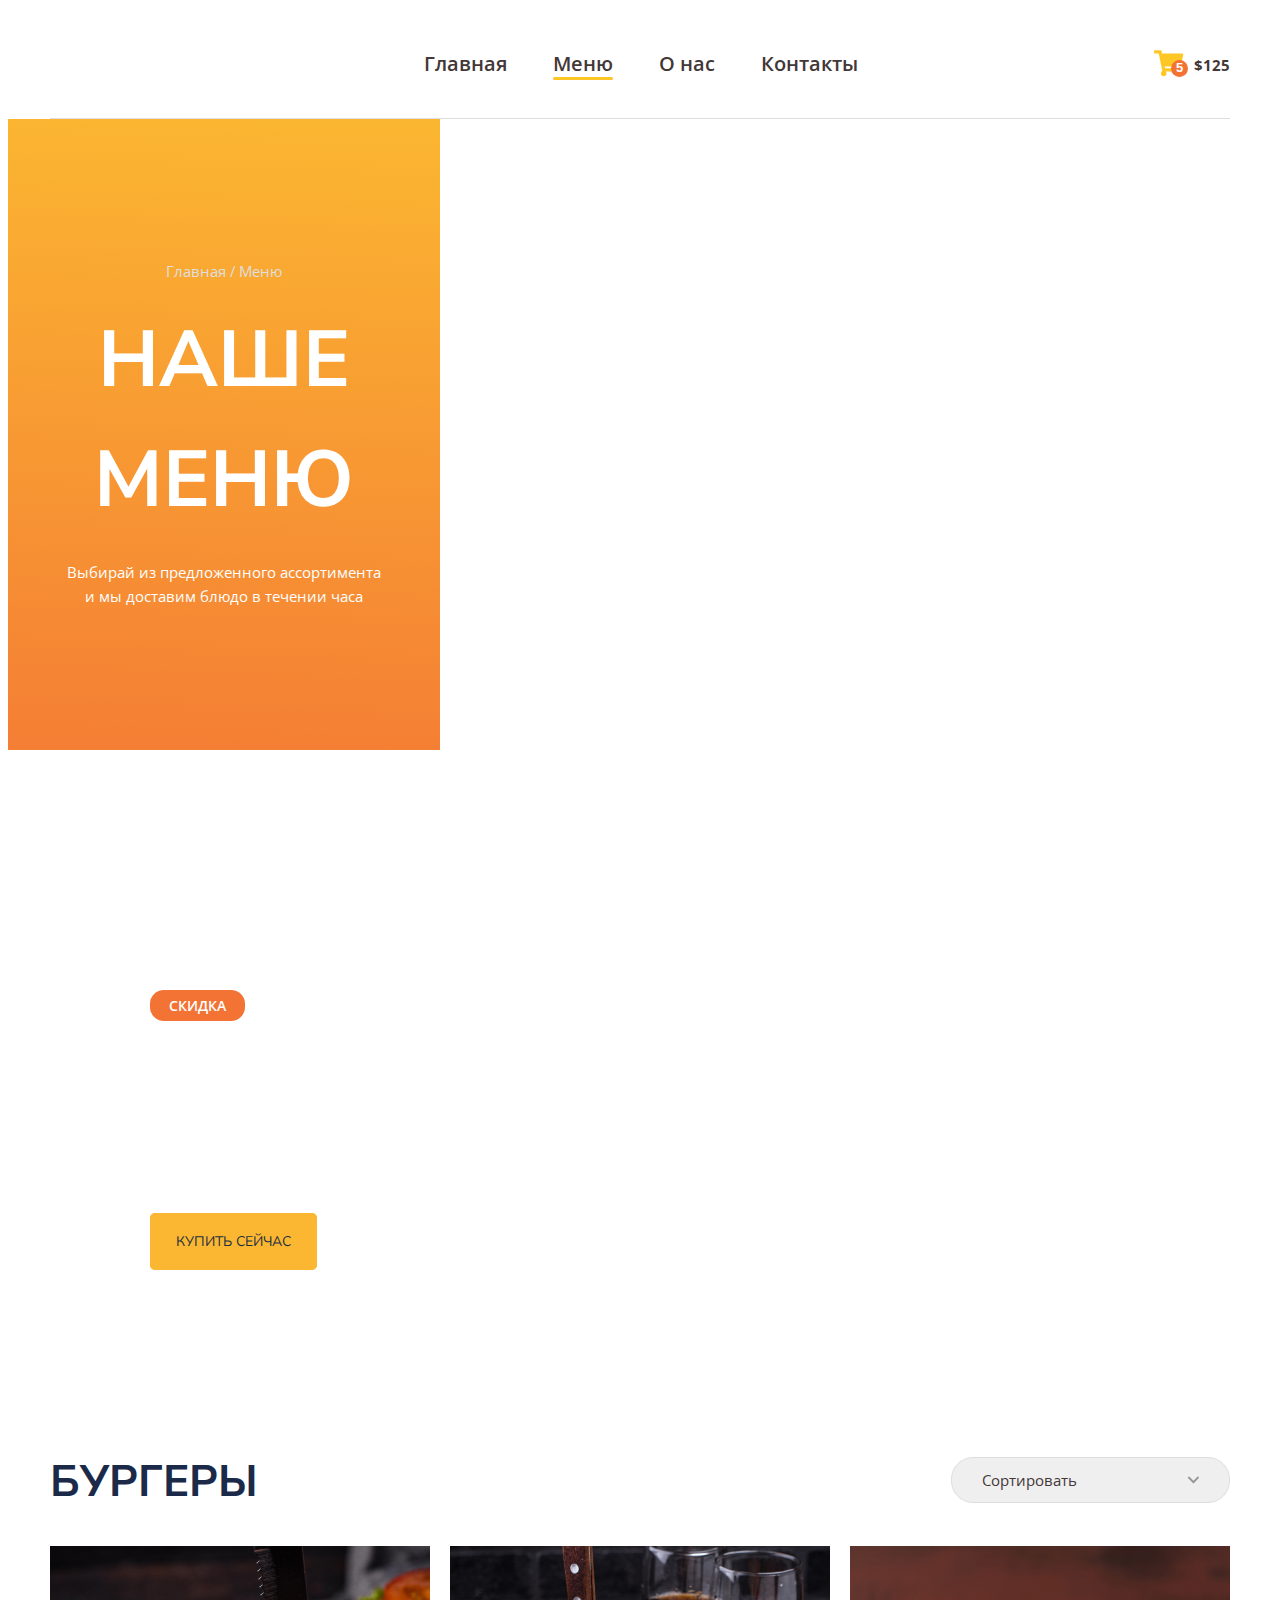
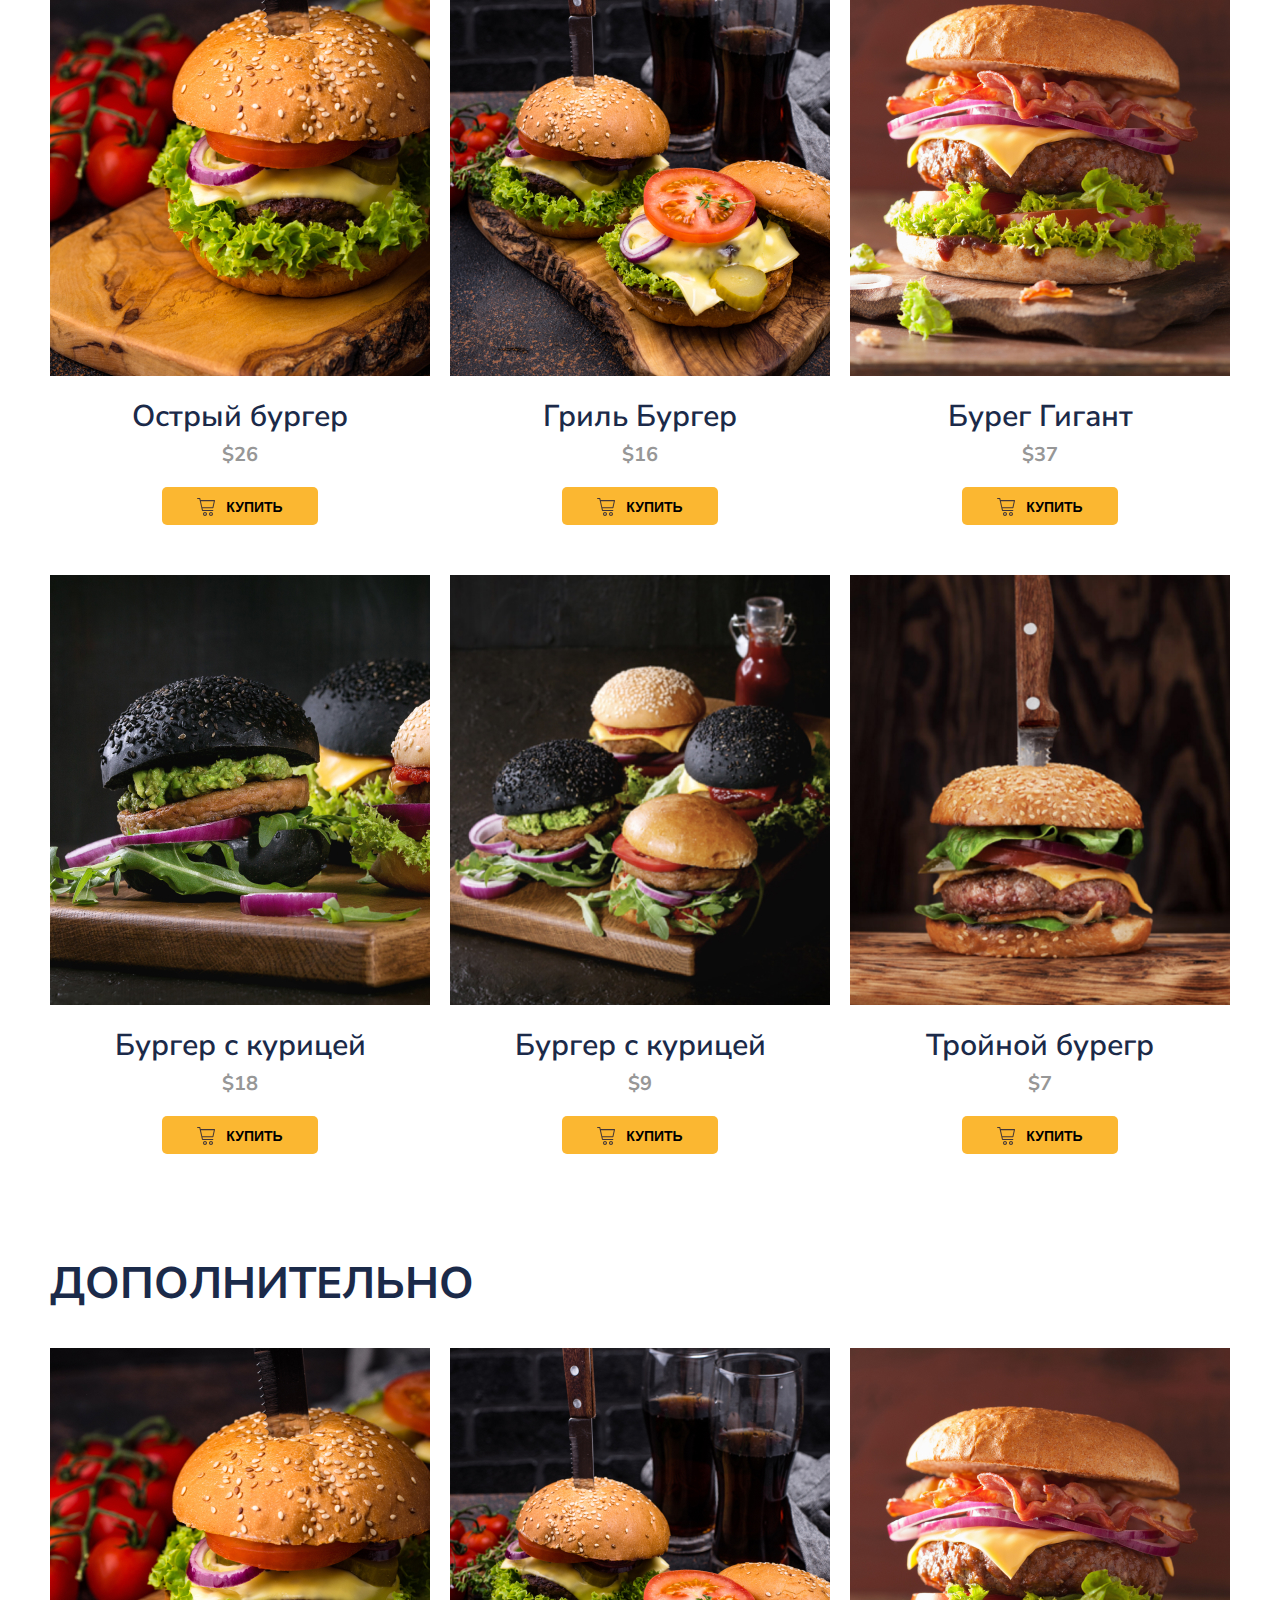
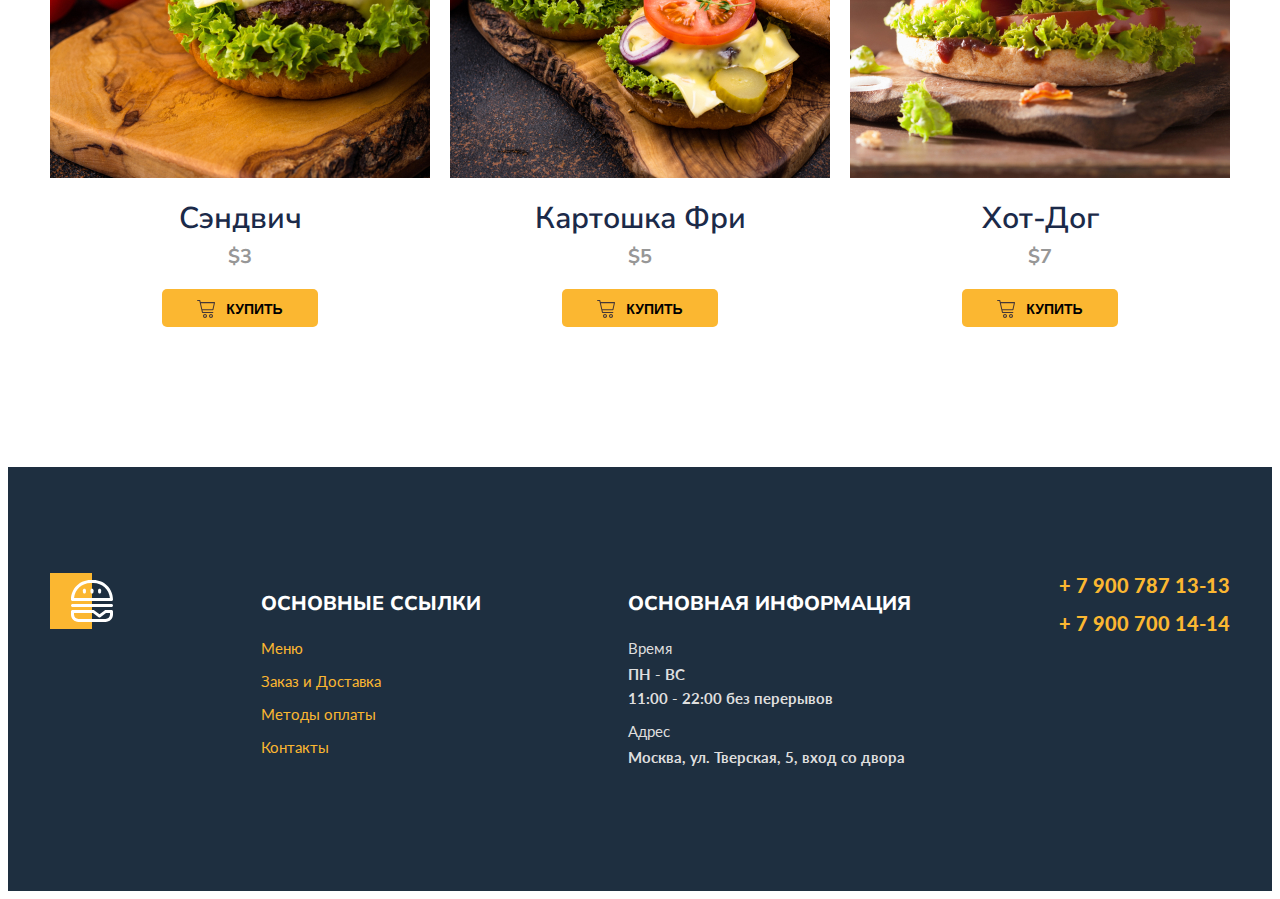
==== menu.html @ 831a06b5 "combination" ====
<!DOCTYPE html>
<html lang="RU">
<head>
    <meta charset="UTF-8">
    <meta http-equiv="X-UA-Compatible" content="IE=edge">
    <meta name="viewport" content="width=device-width, initial-scale=1.0">
    <title>Document</title>
    <link rel="preconnect" href="https://fonts.googleapis.com">
    <link rel="preconnect" href="https://fonts.gstatic.com" crossorigin>
    <link href="https://fonts.googleapis.com/css2?family=Lato:wght@700&family=Nunito+Sans:wght@600;700;800;900&family=Open+Sans:wght@400;600;700&display=swap" rel="stylesheet">
    <link rel="stylesheet" href="styles/main.css">
    <link rel="stylesheet" href="styles/normalize.css">
</head>
<body>
    <Header>
        <div class="container">
            <div class="header">
                <div class="header-item">
                    <a href="#" class="header-logo"></a>
                    <nav>
                        <ul class="header-nav">
                            <li><a href="#">Главная</a></li>
                            <li><a href="#" class="active">Меню</a></li>
                            <li><a href="#">О нас</a></li>
                            <li><a href="#">Контакты</a></li>
                        </ul>
                    </nav>
                </div>
                <button type="button" class="button">
                    <span class="button-item">
                        <img src="images/shopping-cart.svg" alt="Корзина">
                        <span class="button-count">5</span>
                    </span>
                    <span class="button-text">$125</span>
                </button>
            </div>
        </div>
    </Header>
    <div class="bg">
        <div class="container">
            <ul class="breadcrumbs">
                <li><a href="#">Главная</a></li>
                <li><a href="#">Меню</a></li>
            </ul>
            <h1 class="title">Наше Меню</h1>
            <p class="discription">Выбирай из предложенного ассортимента и мы доставим блюдо в течении часа</p>
        </div>
    </div>
    <main>
        <div class="banner">
            <div class="container">
                <div class="banner-box">
                    <h2 class="banner-title">
                        <span>скидка</span>
                        -30%
                    </h2>
                    <P class="banner-text">Только при покупке 3-х и более позиций, мы дарим скидку. Акции не суммируются.</P>
                    <a href="#" class="banner-link">купить сейчас</a>
                </div>
            </div>
        </div>
        <section class="menu">
            <div class="container">
                <div class="menu-header">
                    <h2 class="menu-title">
                        Бургеры
                    </h2>
                    <select class="menu-select">
                        <option value="">Сортировать</option>
                        <option value="up">По возрастанию</option> 
                        <option value="down">По убыванию</option>
                    </select>
                </div>
                <div class="menu-grid">
                    <div class="menu-grid-item">
                        <div class="menu-grid-cover">
                            <img src="images/menu/1.jpg" alt="Острый бургер">
                        </div>
                        <p class="menu-grid-title">Острый бургер</p>
                        <P class="menu-grid-price">$26</P>
                        <button type="button" class="menu-grid-btn">
                            <span class="menu-grid-icon"></span>
                            <span class="menu-grid-text">Купить</span>
                        </button>
                    </div>
                    <div class="menu-grid-item">
                        <div class="menu-grid-cover">
                            <img src="images/menu/2.jpg" alt="Гриль Бургер">
                        </div>
                        <p class="menu-grid-title">Гриль Бургер</p>
                        <P class="menu-grid-price">$16</P>
                        <button type="button" class="menu-grid-btn">
                            <span class="menu-grid-icon"></span>
                            <span class="menu-grid-text">Купить</span>
                        </button>
                    </div>
                    <div class="menu-grid-item">
                        <div class="menu-grid-cover">
                            <img src="images/menu/3.jpg" alt="Бурег Гигант">
                        </div>
                        <p class="menu-grid-title">Бурег Гигант</p>
                        <P class="menu-grid-price">$37</P>
                        <button type="button" class="menu-grid-btn">
                            <span class="menu-grid-icon"></span>
                            <span class="menu-grid-text">Купить</span>
                        </button>
                    </div>
                    <div class="menu-grid-item">
                        <div class="menu-grid-cover">
                            <img src="images/menu/4.jpg" alt="Бургер с курицей">
                        </div>
                        <p class="menu-grid-title">Бургер с курицей</p>
                        <P class="menu-grid-price">$18</P>
                        <button type="button" class="menu-grid-btn">
                            <span class="menu-grid-icon"></span>
                            <span class="menu-grid-text">Купить</span>
                        </button>
                    </div>
                    <div class="menu-grid-item">
                        <div class="menu-grid-cover">
                            <img src="images/menu/5.jpg" alt="Бургер с курицей">
                        </div>
                        <p class="menu-grid-title">Бургер с курицей</p>
                        <P class="menu-grid-price">$9</P>
                        <button type="button" class="menu-grid-btn">
                            <span class="menu-grid-icon"></span>
                            <span class="menu-grid-text">Купить</span>
                        </button>
                    </div>
                    <div class="menu-grid-item">
                        <div class="menu-grid-cover">
                            <img src="images/menu/6.jpg" alt="Тройной бурегр">
                        </div>
                        <p class="menu-grid-title">Тройной бурегр</p>
                        <P class="menu-grid-price">$7</P>
                        <button type="button" class="menu-grid-btn">
                            <span class="menu-grid-icon"></span>
                            <span class="menu-grid-text">Купить</span>
                        </button>
                    </div>
                </div>
                <div class="menu-header">
                    <h2 class="menu-title">
                        Дополнительно
                    </h2>
                </div>
                <div class="more-menu-grid">
                    <div class="menu-grid-item">
                        <div class="menu-grid-cover">
                            <img src="images/menu/1.jpg" alt="Сэндвич">
                        </div>
                        <p class="menu-grid-title">Сэндвич</p>
                        <P class="menu-grid-price">$3</P>
                        <button type="button" class="menu-grid-btn">
                            <span class="menu-grid-icon"></span>
                            <span class="menu-grid-text">Купить</span>
                        </button>
                    </div>
                    <div class="menu-grid-item">
                        <div class="menu-grid-cover">
                            <img src="images/menu/2.jpg" alt="Картошка Фри">
                        </div>
                        <p class="menu-grid-title">Картошка Фри</p>
                        <P class="menu-grid-price">$5</P>
                        <button type="button" class="menu-grid-btn">
                            <span class="menu-grid-icon"></span>
                            <span class="menu-grid-text">Купить</span>
                        </button>
                    </div>
                    <div class="menu-grid-item">
                        <div class="menu-grid-cover">
                            <img src="images/menu/3.jpg" alt="Хот-Дог">
                        </div>
                        <p class="menu-grid-title">Хот-Дог</p>
                        <P class="menu-grid-price">$7</P>
                        <button type="button" class="menu-grid-btn">
                            <span class="menu-grid-icon"></span>
                            <span class="menu-grid-text">Купить</span>
                        </button>
                    </div>
            </div>
        </section>
    </main>
    <footer class="footer">
        <div class="container">
            <div class="footer-box">
                <div class="footer-item">
                    <img class="footer-logo" src="images/logo-light.svg" alt="Logo">
                </div>
                <div class="footer-item">
                    <h2>основные ссылки</h2>
                    <ul class="footer-list">
                        <li><a href="">Меню</a></li>
                        <li><a href="">Заказ и Доставка</a></li>
                        <li><a href="">Методы оплаты</a></li>
                        <li><a href="">Контакты</a></li>
                    </ul>
                </div>
                <div class="footer-item">
                    <h2>основная информация</h2>
                    <ul class="footer-list">
                        <li>
                            <span>Время</span>
                            ПН - ВС <br>
                            11:00 - 22:00 без перерывов
                        </li>
                        <li>
                            <span>Адрес</span>
                            Москва, ул. Тверская, 5, вход со двора
                        </li>
                    </ul>
                </div>
                <div class="footer-tel">
                    <ul class="footer-list footer-list-tel">
                        <li>
                            <a href="tel:+79007871313">+ 7 900 787 13-13</a>
                        </li>
                        <li>
                            <a href="tel:+79007001414">+ 7 900 700 14-14</a>
                        </li>
                    </ul>
                </div>
            </div>
        </div>
    </footer>
</body>
</html>
---- styles/main.css ----
body {
    font-family: 'Nunito Sans', sans-serif;
}
.container {
    max-width: 1180px;
    margin: 0 auto;
    padding-left: 15px;
    padding-right: 15px;
}
.header {
    font-family: 'Open Sans', sans-serif;
    display: flex; 
    align-items: center;
    justify-content: space-between;
    padding-top: 26px;
    padding-bottom: 22px;
    border-bottom: 1px solid #DEDEDE;
}
.header-logo {
    display: block;
    background-image: url(../images/logo.svg);
    width: 176px;
    height: 56px;
    background-repeat: no-repeat;
    background-size: cover;
}
.header-nav {
    display: flex;
    list-style-type: none;
    padding-left: 0;
    gap: 46px;
}
.header-nav a {
    font-weight: 600;
    font-size: 20px;
    color: #443737;
    text-decoration: none;
    transition: 0.7s;
}
.header-nav a:hover {
    color: #FFC725;
}
.header-nav a::after {
    content: '';
    width: 100%;
    height: 3px;
    border-radius: 1.5px;
    background: transparent;
    display: block;
}
.header-nav a.active::after {
    background: #FFC725;
}
.header-item {
    display: flex;
    align-items: center;
    justify-content: space-between;
    flex-basis: 68.5%; 
}
.button {
    display: flex;
    align-items: center;
    background-color: transparent;
    border: none;
    padding: 0;
    gap: 10px;
    cursor: pointer;
}
.button-text {
    color: #443737;
    font-family: 'Open Sans';
    font-weight: 700;
    font-size: 15px;
}
.button-item {
    position: relative;
}
.button-count {
    font-weight: 700;
    font-size: 13px;
    color: white;
    background: #F37335;
    border-radius: 100%;
    position: absolute;
    width: 17px;
    height: 17px;
    text-align: center;
    line-height: 1.3;
    bottom: 3px;
    right: -4px;
}
.bg {
    text-align: center;
    color: white;
    background-image: url(../images/bg.jpg);
    background-size: cover;
    background-position: center center;
    padding: 142px 0;
    margin-bottom: 140px;
}
.breadcrumbs {
    padding-left: 0;
    margin-top: 0;
    list-style-type: none;
    display: flex;
    justify-content: center;
    gap: 7px;
}
.breadcrumbs a {
    color: #DEDEDE;
    font-size: 15px;
    font-family: 'Open Sans', sans-serif;
    text-decoration: none;
}
.breadcrumbs a:hover {
    color: #FFC725;
}
.breadcrumbs a::before {
    content: '/';
    position: relative;
    left: -3px;
    pointer-events: none;
}
.breadcrumbs a:hover::before {
    color: #DEDEDE
}
.breadcrumbs li:first-child a::before {
    display: none;
}
.title {
    font-weight: 700;
    font-size: 79px;
    margin-top: 17px;
    margin-bottom: 20px;
}
.discription {
    font-family: 'Open Sans', sans-serif;
    font-size: 15px;
    line-height: 1.6;
    max-width: 320px;
    margin: 0 auto;
}
.banner-box {
    background-image: url(../images/banner-bg.jpg);
    margin: 0 auto;
    margin-bottom: 100px;
    background-position: center center;
    padding: 100px;
    background-repeat: no-repeat;
    background-size: cover;
}
.banner-title span {
    font-family: 'Open Sans', sans-serif;
    display: block;
    color: white;
    background-color: #F37335;
    max-width: 95px;
    font-size: 14px;
    text-align: center;
    text-transform: uppercase;
    padding-top: 6px;
    padding-bottom: 6px;
    border-radius: 14px;
    margin-bottom: 9px;
    font-weight: 600;
}
.banner-title {
    color: white;
    font-weight: 900;
    font-size: 60px;
    margin-top: 0;
    margin-bottom: 11px;
}
.banner-text {
    max-width: 307px;
    font-family: 'Open Sans', sans-serif;
    font-size: 15px;
    color: white;
    margin-top: 0;
    margin-bottom: 35px;
    line-height: 24px;
}
.banner-link {
    font-size: 14px;
    padding: 18px 25px;
    text-transform: uppercase;
    text-decoration: none;
    color: #1E2F40;
    background-color: #FBB731;
    border-radius: 5px;
    border: 1px solid #FBB731;
}
.banner-link:hover {
    background-color: transparent; 
    color: #FBB731;
}
.menu-header {
    display: flex;
    align-items: center;
    justify-content: space-between;
}
.menu-title {
    font-size: 44px;
    font-weight: 700;
    text-transform: uppercase;
    color: #1B2A49;
    margin: 0;
    margin-bottom: 34px;
}
.menu-select {
    border: 1px solid #DEDEDE;
    padding: 12px 30px;
    border-radius: 22px;
    color: #443737;
    font-size: 15px;
    font-family: 'Open Sans', sans-serif;
    appearance: none;
    flex-basis: 279px;
    background-image: url(../images/arrow-down.svg);
    background-size: 12.79px 7.75px;
    background-repeat: no-repeat;
    background-position:  89% center;
    margin-bottom: 38px;
}
.menu-grid {
    display: grid;
    grid-template-columns: repeat(3, 1fr);
    gap: 20px;
    row-gap: 50px;
}
.menu-grid > *:nth-last-child(-n+3) {
    margin-bottom: 100px;
}
.menu-grid-cover {
    width: 100%;
    height: 430px;
    position: relative;
    overflow: hidden;
}
.menu-grid-cover img {
    position: absolute;
    left: 50%;
    top: 50%;
    transform: translate(-50%, -50%);
    object-fit: cover;
}
.menu-grid-title {
    font-size: 30px;
    font-weight: 600;
    margin: 0 auto;
    margin-top: 22px;
    color: #1B2A49;
    max-width: 270px;
    line-height: 38px;
}
.menu-grid-price {
    font-size: 20px;
    font-weight: 700;
    line-height: 28px;
    color: #979797;
    margin: 0 auto;
    margin-top: 5px;
    max-width: 174px;
}
.menu-grid-btn {
    background-color: #FBB731;
    border-radius: 5px;
    border: none;
    padding: 11px 35px 9px 35px;
    display: flex;
    margin: 18px auto 0;
}
.menu-grid-btn:hover {
    background-color: #F37335;
    cursor: pointer;
    transition: 800ms;
}
.menu-grid-text {
    font-size: 14px;
    line-height: 18px;
    font-weight: 700;
    text-transform: uppercase;
}
.menu-grid-icon {
    background-image: url(../images/cart-menu.svg);
    width: 18px;
    height: 18px;
    display: block;
    margin-right: 11px;
    background-repeat: no-repeat;
}
.menu-grid-item {
    text-align: center;
    background-repeat: no-repeat;
    background-position: left center;
    background-size: auto 50%;
}
.more-menu-grid {
    display: grid;
    grid-template-columns: repeat(3, 1fr);
    gap: 20px;
    row-gap: 50px;
}
.more-menu-grid > *:nth-last-child(-n+3) {
    margin-bottom: 140px;
}
.footer {
    background: #1E2F40;
    color: #fff;
    padding-top: 106px;
    padding-bottom: 106px;
}
.footer-box {
    display: flex;
    justify-content: space-between;
}
.footer-logo {
    width: 63px;
    height: 56px;
}
.footer-item {
    flex: 0 0 auto;
}
.footer-item h2 {
    font-size: 20px;
    font-weight: 800;
    text-transform: uppercase;
    margin-bottom: 19px;
}
.footer-list li {
    margin-bottom: 9px;
    font-family: 'Lato', sans-serif;
    font-size: 15px;
    color: #DEDEDE;
    font-weight: 700;
    line-height: 24px;
}
.footer-list li:hover a {
    color: #F37335;
}
.footer-list a {
    color: #FBB731;
    text-decoration: none;
    font-weight: 400;
}
.footer-item span {
    color: #DEDEDE;
    display: block;
    font-weight: 400;
    margin-bottom: 2px;
}
.footer-list-tel {
    margin-top: 0;
}
.footer-list-tel li {
    margin-bottom: 12px;
}
.footer-list-tel a {
    font-size: 20px;
    font-weight: 900;
    color:  #FBB731;
}
.footer-list {
    padding-left: 0;
    list-style-type: none;
}

/*  Style INDEX  */
.main {
    background: linear-gradient(180deg, #0C4C7B -100%, #1E2F40 100%);
}
.wrapper {
    max-width: 1180px;
    margin: 0 auto;
    display: flex;
    justify-content: space-between;
}
.text {
    color: #FAF9F9;
    flex: 0 0 580px;
    padding-top: 170px;
    padding-bottom: 170px;
}
h1 {
    font-size: 120px;
    font-weight: 800;
    text-transform: uppercase;
    line-height: 120px;
    margin-bottom: 40px;
}
h1 span {
    color: #FBB731;
    font-size: 30px;
    font-weight: 700;
    line-height: 38px;
    display: block;
    margin-bottom: 10px;
}
.text p {
    font-family: 'Lato', sans-serif;
    font-size: 19px;
    line-height: 1.4;
    margin-bottom: 42px;
}
.main a,
.promo a {
    color: #1E2F40;
    background-color: #FBB731;
    border-radius: 5px;
    text-decoration: none;
    padding: 20px 45px;
    display: inline-block;
    text-transform: uppercase;
    font-size: 14px;
    font-weight: 700;
}
.visual {
    flex-grow: 1;
    display: flex;
    justify-content: flex-end;
    position: relative;
}
.bg {
    width: 432px;
    height: 100%;
    background: linear-gradient(2.42deg, #F37335 -19.6%, #FBB731 100.79%, #FDC830 100.79%);
}
.main img {
    width: 829px;
    position: absolute;
    right: -168px;
}
.promo {
    padding-top: 186px;
    padding-bottom: 186px;
}
.promo-left,
.promo-right {
    flex: 0 0 49%;
    color: #fff;
    box-sizing: border-box;
    background-repeat: no-repeat;
    background-size: cover;
    background-position: center;
}
.promo-left {
    background-image: url(../images/promo-left.png);
    padding: 116px 50px;
}
.promo-right {
    background-image: url(../images/promo-right.png);
    padding: 102px 50px;
}
.sale {
    font-size: 14px;
    font-weight: 900;
    background: #F37335;
    padding: 5px 19px;
    border-radius: 14px;
    display: inline-block;
    text-transform: uppercase;
    margin-bottom: 3px;
}
.cost {
    font-size: 60px;
    font-weight: 900;
    margin-bottom: 8px;
}
.description {
    font-family: 'Lato', sans-serif;
    color: #FAF9F9;
    font-size: 15px;
    line-height: 24px;
}
.promo-left .description {
    max-width: 392px;
}
.promo-right .description {
    max-width: 300px;
    margin-bottom: 20px;
}
.free {
    font-size: 44px;
    font-weight: 700;
    margin-bottom: 10px;
}
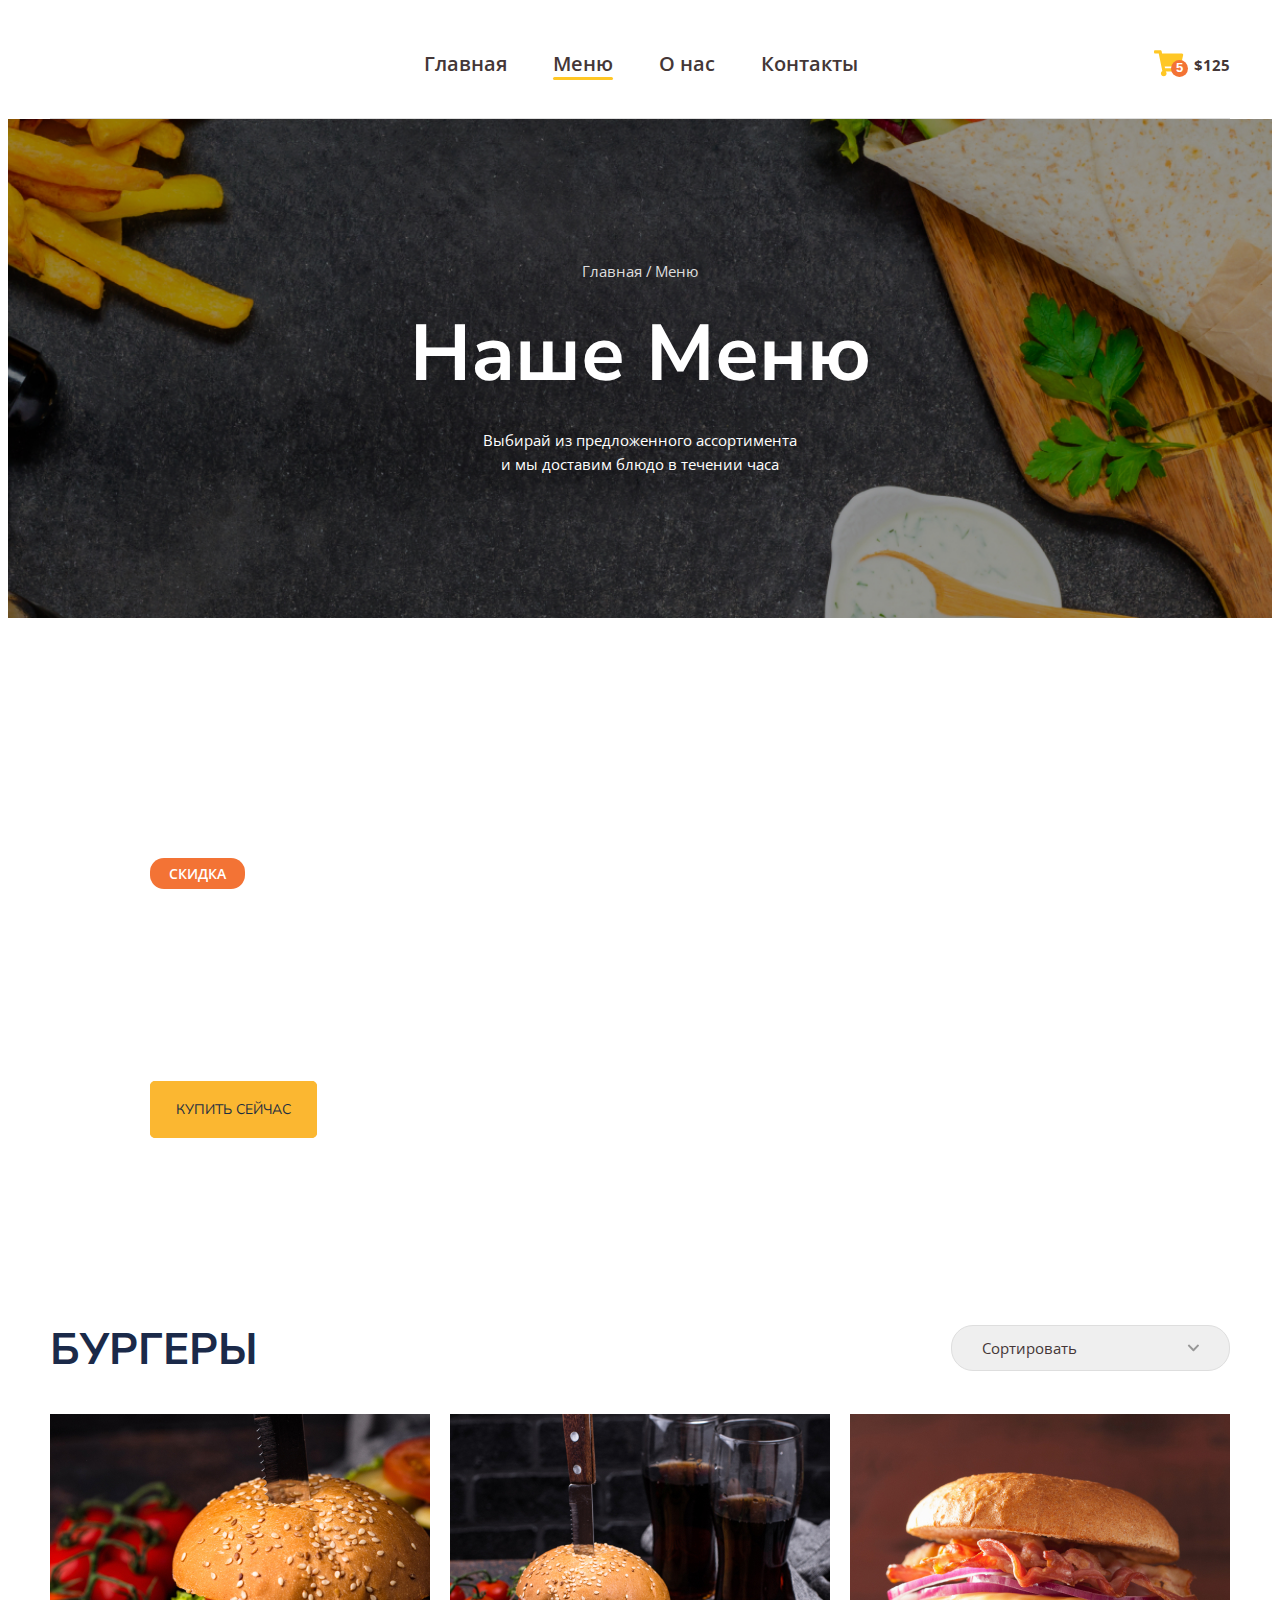
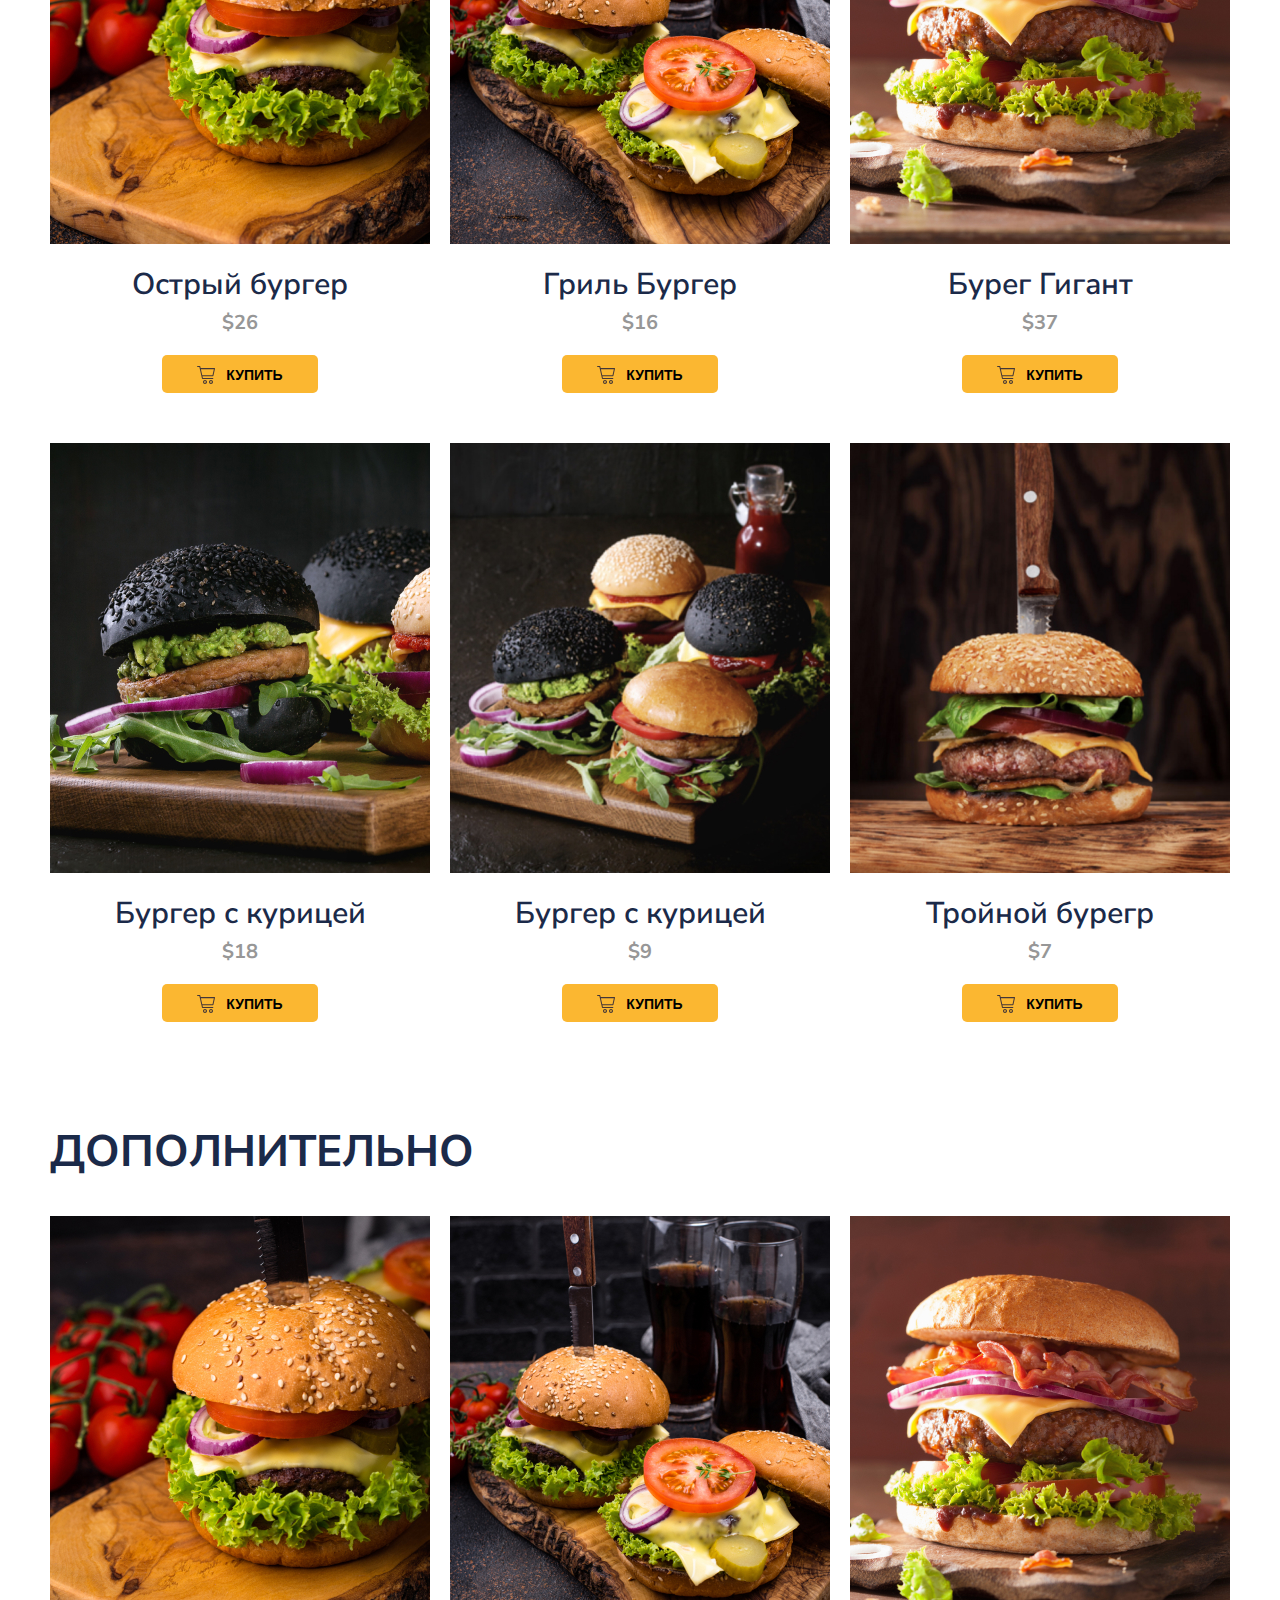
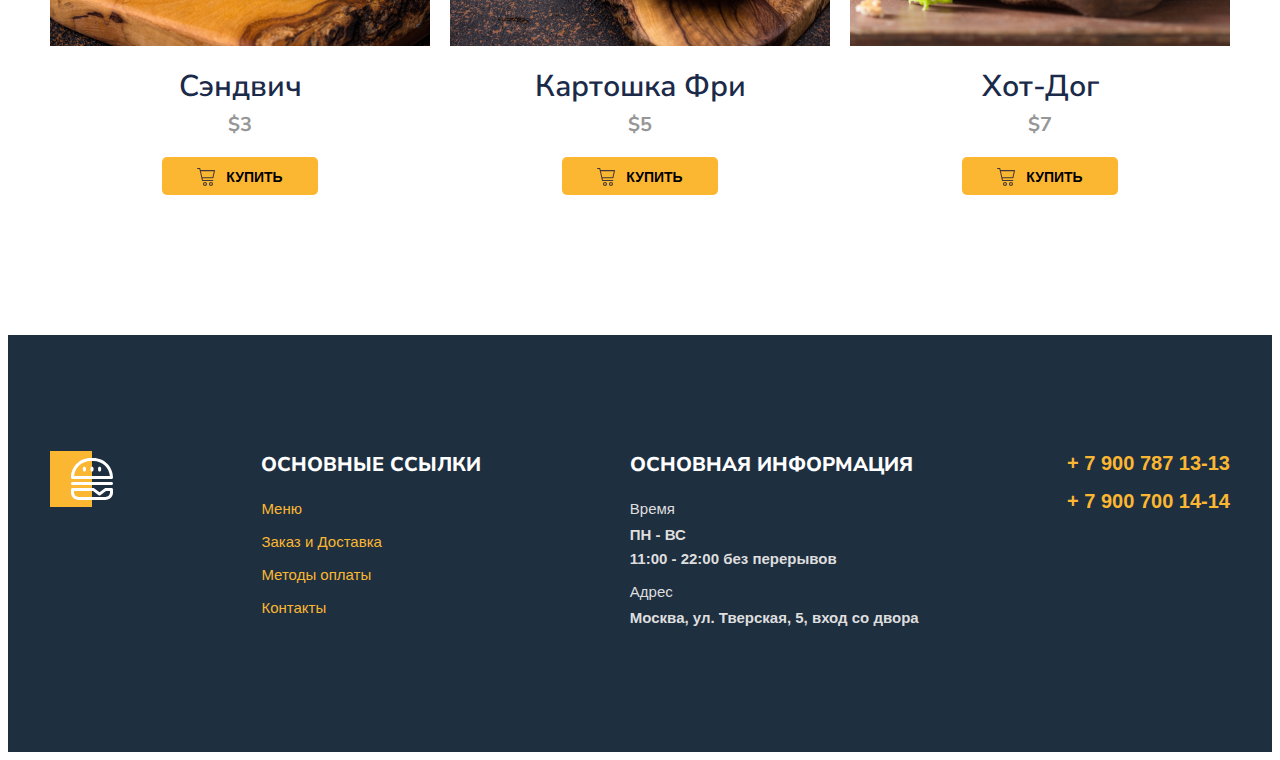
==== commit 3c9246f4: "footer" ====
--- a/menu.html
+++ b/menu.html
@@ -7,7 +7,7 @@
     <title>Document</title>
     <link rel="preconnect" href="https://fonts.googleapis.com">
     <link rel="preconnect" href="https://fonts.gstatic.com" crossorigin>
-    <link href="https://fonts.googleapis.com/css2?family=Lato:wght@700&family=Nunito+Sans:wght@600;700;800;900&family=Open+Sans:wght@400;600;700&display=swap" rel="stylesheet">
+    <link href="https://fonts.googleapis.com/css2?family=Nunito+Sans:wght@600;700;800;900&family=Open+Sans:wght@400;600;700&display=swap" rel="stylesheet">
     <link rel="stylesheet" href="styles/main.css">
     <link rel="stylesheet" href="styles/normalize.css">
 </head>
--- a/styles/main.css
+++ b/styles/main.css
@@ -307,7 +307,7 @@
 .footer {
     background: #1E2F40;
     color: #fff;
-    padding-top: 106px;
+    padding-top: 116px;
     padding-bottom: 106px;
 }
 .footer-box {
@@ -326,6 +326,7 @@
     font-weight: 800;
     text-transform: uppercase;
     margin-bottom: 19px;
+    margin-top: 0px;
 }
 .footer-list li {
     margin-bottom: 9px;
@@ -381,14 +382,14 @@
     padding-top: 170px;
     padding-bottom: 170px;
 }
-h1 {
+.h1 {
     font-size: 120px;
     font-weight: 800;
     text-transform: uppercase;
     line-height: 120px;
     margin-bottom: 40px;
 }
-h1 span {
+.h1 span {
     color: #FBB731;
     font-size: 30px;
     font-weight: 700;
@@ -420,7 +421,7 @@
     justify-content: flex-end;
     position: relative;
 }
-.bg {
+.background  {
     width: 432px;
     height: 100%;
     background: linear-gradient(2.42deg, #F37335 -19.6%, #FBB731 100.79%, #FDC830 100.79%);
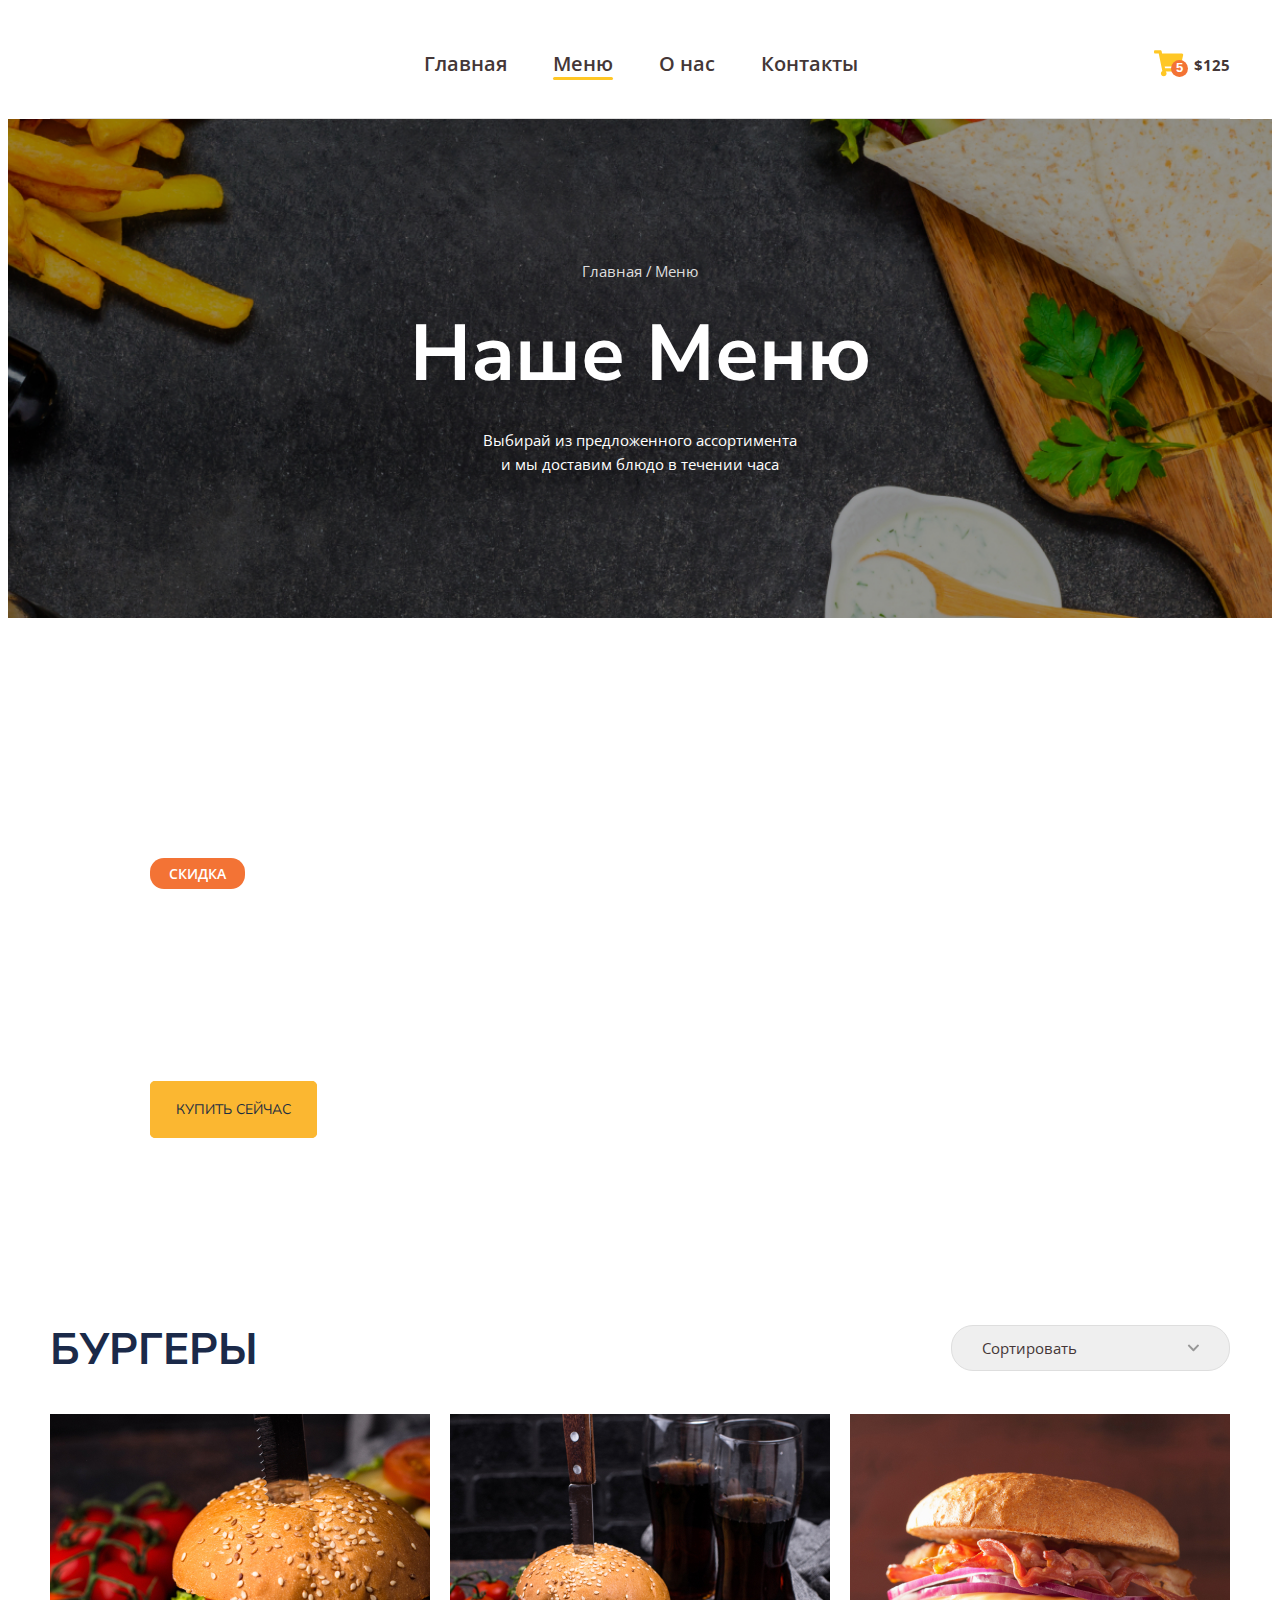
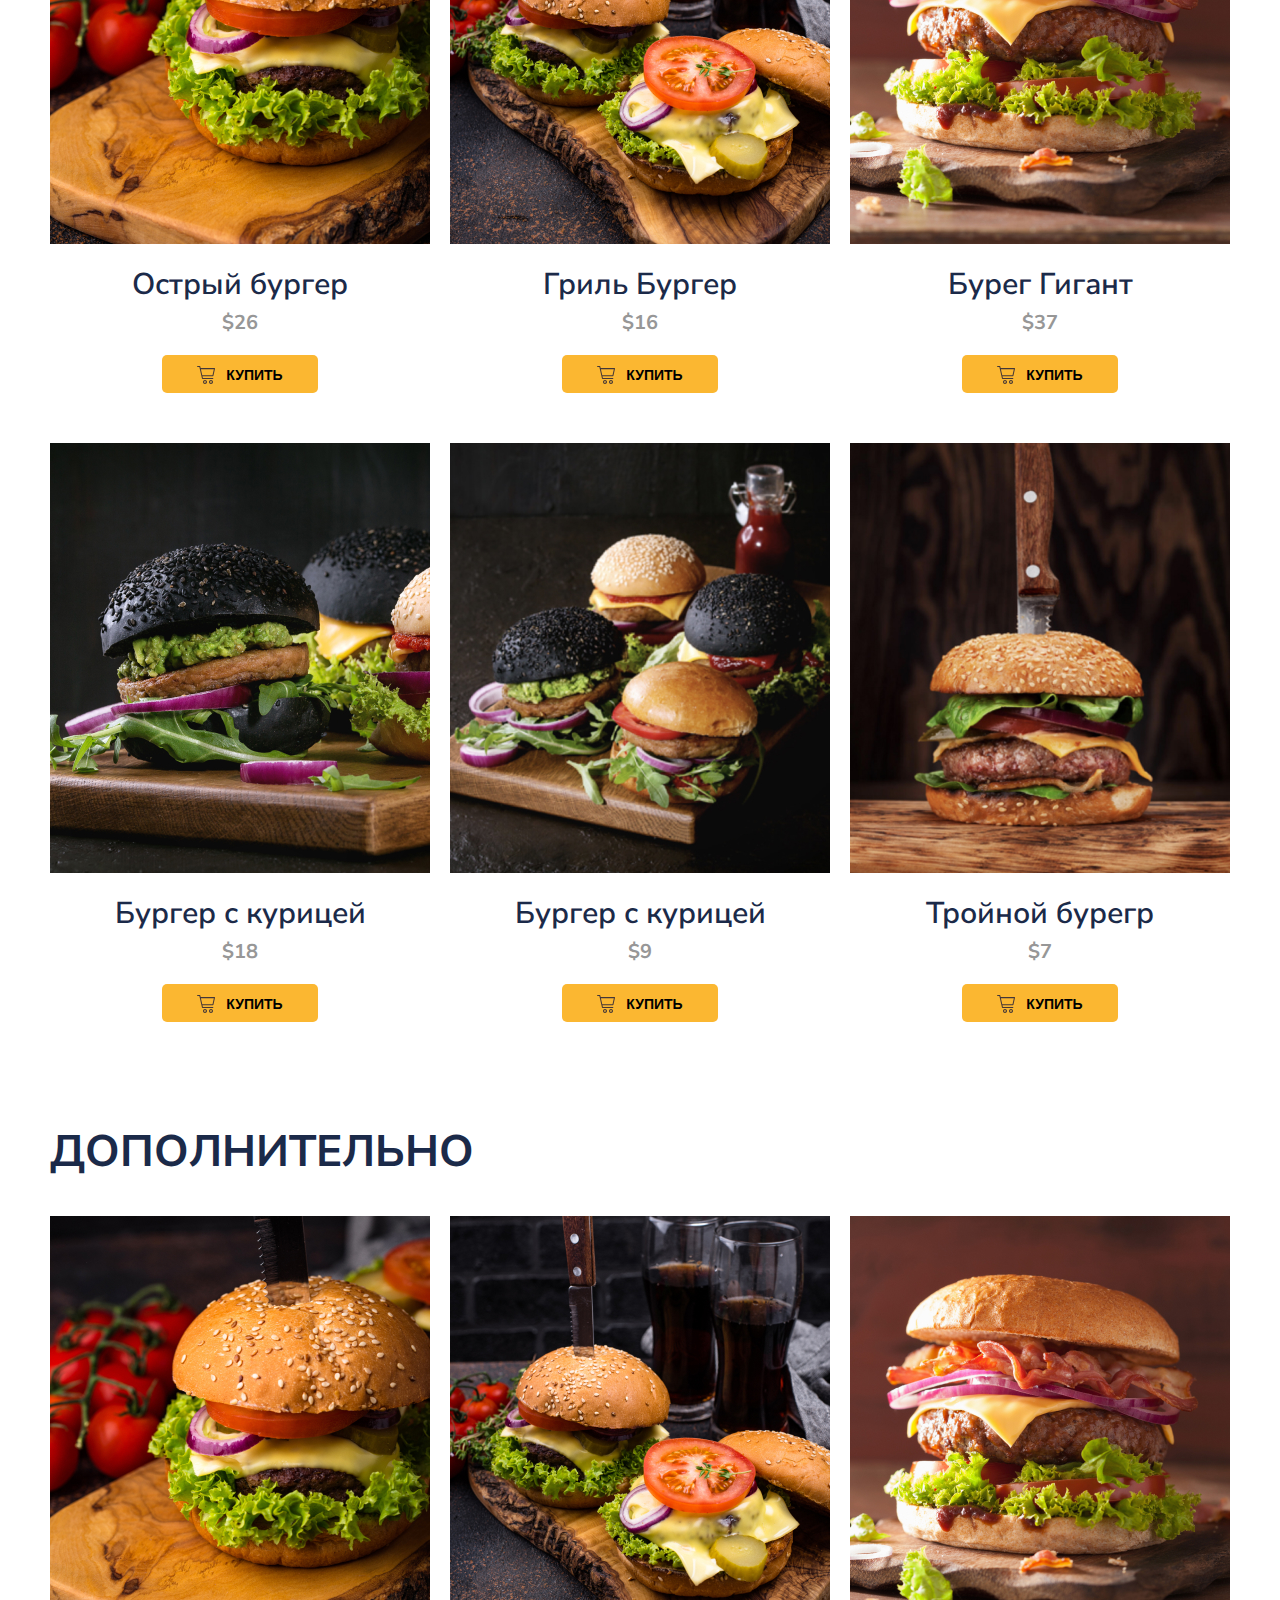
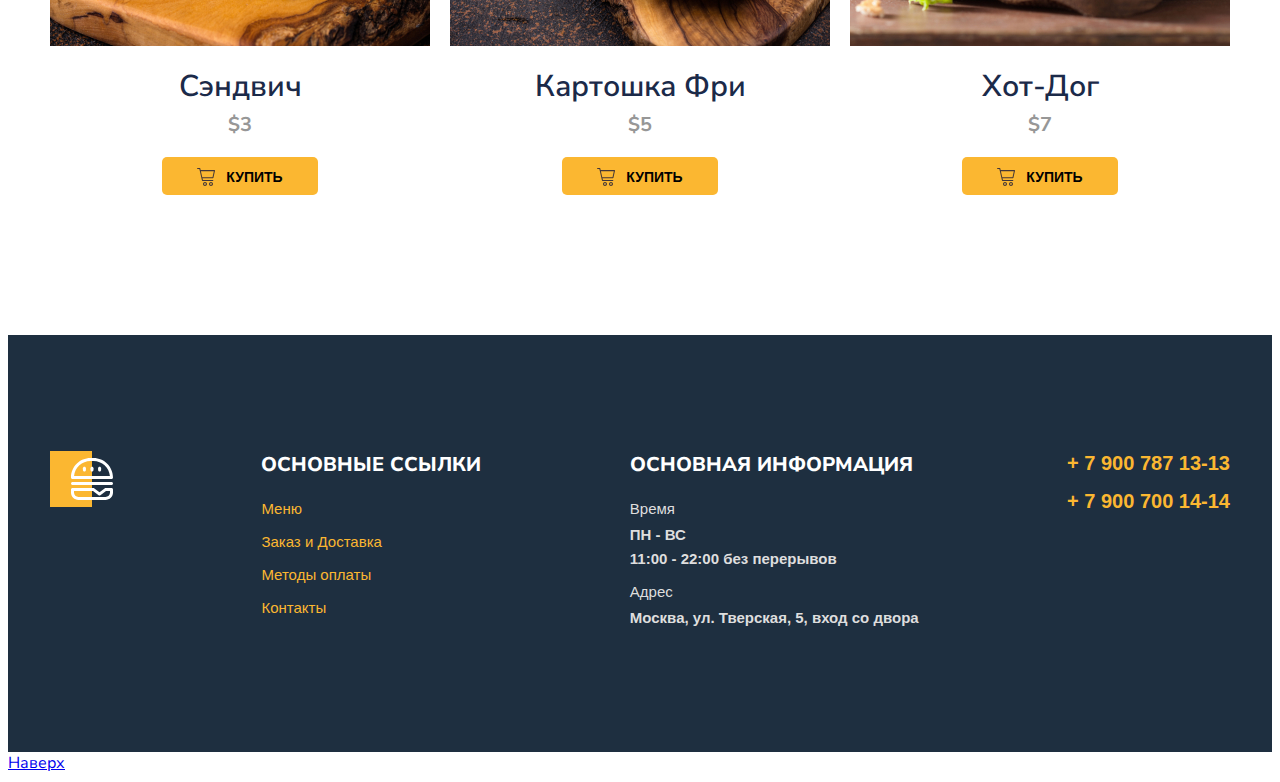
==== commit fb8e120a: "buttonUp and js" ====
--- a/menu.html
+++ b/menu.html
@@ -4,22 +4,22 @@
     <meta charset="UTF-8">
     <meta http-equiv="X-UA-Compatible" content="IE=edge">
     <meta name="viewport" content="width=device-width, initial-scale=1.0">
-    <title>Document</title>
+    <title>Burgers menu</title>
     <link rel="preconnect" href="https://fonts.googleapis.com">
     <link rel="preconnect" href="https://fonts.gstatic.com" crossorigin>
     <link href="https://fonts.googleapis.com/css2?family=Nunito+Sans:wght@600;700;800;900&family=Open+Sans:wght@400;600;700&display=swap" rel="stylesheet">
-    <link rel="stylesheet" href="styles/main.css">
+    <link rel="stylesheet" href="styles/menu.css">
     <link rel="stylesheet" href="styles/normalize.css">
 </head>
 <body>
-    <Header>
+    <Header id="headerTop">
         <div class="container">
             <div class="header">
                 <div class="header-item">
-                    <a href="#" class="header-logo"></a>
+                    <a href="index.html" class="header-logo"></a>
                     <nav>
                         <ul class="header-nav">
-                            <li><a href="#">Главная</a></li>
+                            <li><a href="index.html">Главная</a></li>
                             <li><a href="#" class="active">Меню</a></li>
                             <li><a href="#">О нас</a></li>
                             <li><a href="#">Контакты</a></li>
@@ -39,7 +39,7 @@
     <div class="bg">
         <div class="container">
             <ul class="breadcrumbs">
-                <li><a href="#">Главная</a></li>
+                <li><a href="index.html">Главная</a></li>
                 <li><a href="#">Меню</a></li>
             </ul>
             <h1 class="title">Наше Меню</h1>
@@ -55,11 +55,11 @@
                         -30%
                     </h2>
                     <P class="banner-text">Только при покупке 3-х и более позиций, мы дарим скидку. Акции не суммируются.</P>
-                    <a href="#" class="banner-link">купить сейчас</a>
-                </div>
-            </div>
-        </div>
-        <section class="menu">
+                    <a href="#menuBurger" class="banner-link">купить сейчас</a>
+                </div>
+            </div>
+        </div>
+        <section class="menu" id="menuBurger">
             <div class="container">
                 <div class="menu-header">
                     <h2 class="menu-title">
@@ -223,5 +223,7 @@
             </div>
         </div>
     </footer>
+    <a href="#headerTop" class="header-up hidden" id="btnUp">Наверх</a>
+    <script src="main.js"></script>
 </body>
 </html>--- a/styles/menu.css
+++ b/styles/menu.css
@@ -0,0 +1,394 @@
+body {
+    font-family: 'Nunito Sans', sans-serif;
+}
+.container {
+    max-width: 1180px;
+    margin: 0 auto;
+    padding-left: 15px;
+    padding-right: 15px;
+}
+.header {
+    font-family: 'Open Sans', sans-serif;
+    display: flex; 
+    align-items: center;
+    justify-content: space-between;
+    padding-top: 26px;
+    padding-bottom: 22px;
+    border-bottom: 1px solid #DEDEDE;
+}
+.header-logo {
+    display: block;
+    background-image: url(../images/logo.svg);
+    width: 176px;
+    height: 56px;
+    background-repeat: no-repeat;
+    background-size: cover;
+}
+.header-nav {
+    display: flex;
+    list-style-type: none;
+    padding-left: 0;
+    gap: 46px;
+}
+.header-nav a {
+    font-weight: 600;
+    font-size: 20px;
+    color: #443737;
+    text-decoration: none;
+    transition: 0.7s;
+}
+.header-nav a:hover {
+    color: #FFC725;
+}
+.header-nav a::after {
+    content: '';
+    width: 100%;
+    height: 3px;
+    border-radius: 1.5px;
+    background: transparent;
+    display: block;
+}
+.header-nav a.active::after {
+    background: #FFC725;
+}
+.header-item {
+    display: flex;
+    align-items: center;
+    justify-content: space-between;
+    flex-basis: 68.5%; 
+}
+.button {
+    display: flex;
+    align-items: center;
+    background-color: transparent;
+    border: none;
+    padding: 0;
+    gap: 10px;
+    cursor: pointer;
+}
+.button-text {
+    color: #443737;
+    font-family: 'Open Sans';
+    font-weight: 700;
+    font-size: 15px;
+}
+.button-item {
+    position: relative;
+}
+.button-count {
+    font-weight: 700;
+    font-size: 13px;
+    color: white;
+    background: #F37335;
+    border-radius: 100%;
+    position: absolute;
+    width: 17px;
+    height: 17px;
+    text-align: center;
+    line-height: 1.3;
+    bottom: 3px;
+    right: -4px;
+}
+.bg {
+    text-align: center;
+    color: white;
+    background-image: url(../images/bg.jpg);
+    background-size: cover;
+    background-position: center center;
+    padding: 142px 0;
+    margin-bottom: 140px;
+}
+.breadcrumbs {
+    padding-left: 0;
+    margin-top: 0;
+    list-style-type: none;
+    display: flex;
+    justify-content: center;
+    gap: 7px;
+}
+.breadcrumbs a {
+    color: #DEDEDE;
+    font-size: 15px;
+    font-family: 'Open Sans', sans-serif;
+    text-decoration: none;
+}
+.breadcrumbs a:hover {
+    color: #FFC725;
+}
+.breadcrumbs a::before {
+    content: '/';
+    position: relative;
+    left: -3px;
+    pointer-events: none;
+}
+.breadcrumbs a:hover::before {
+    color: #DEDEDE
+}
+.breadcrumbs li:first-child a::before {
+    display: none;
+}
+.title {
+    font-weight: 700;
+    font-size: 79px;
+    margin-top: 17px;
+    margin-bottom: 20px;
+}
+.discription {
+    font-family: 'Open Sans', sans-serif;
+    font-size: 15px;
+    line-height: 1.6;
+    max-width: 320px;
+    margin: 0 auto;
+}
+.banner-box {
+    background-image: url(../images/banner-bg.jpg);
+    margin: 0 auto;
+    margin-bottom: 80px;
+    background-position: center center;
+    padding: 100px;
+    background-repeat: no-repeat;
+    background-size: cover;
+}
+.banner-title span {
+    font-family: 'Open Sans', sans-serif;
+    display: block;
+    color: white;
+    background-color: #F37335;
+    max-width: 95px;
+    font-size: 14px;
+    text-align: center;
+    text-transform: uppercase;
+    padding-top: 6px;
+    padding-bottom: 6px;
+    border-radius: 14px;
+    margin-bottom: 9px;
+    font-weight: 600;
+}
+.banner-title {
+    color: white;
+    font-weight: 900;
+    font-size: 60px;
+    margin-top: 0;
+    margin-bottom: 11px;
+}
+.banner-text {
+    max-width: 307px;
+    font-family: 'Open Sans', sans-serif;
+    font-size: 15px;
+    color: white;
+    margin-top: 0;
+    margin-bottom: 35px;
+    line-height: 24px;
+}
+.banner-link {
+    font-size: 14px;
+    padding: 18px 25px;
+    text-transform: uppercase;
+    text-decoration: none;
+    color: #1E2F40;
+    background-color: #FBB731;
+    border-radius: 5px;
+    border: 1px solid #FBB731;
+    transition: 300ms;
+}
+.banner-link:hover {
+    background-color: transparent; 
+    color: #FBB731;
+}
+.menu {
+    padding-top: 20px;
+}
+.menu-header {
+    display: flex;
+    align-items: center;
+    justify-content: space-between;
+}
+.menu-title {
+    font-size: 44px;
+    font-weight: 700;
+    text-transform: uppercase;
+    color: #1B2A49;
+    margin: 0;
+    margin-bottom: 34px;
+}
+.menu-select {
+    border: 1px solid #DEDEDE;
+    padding: 12px 30px;
+    border-radius: 22px;
+    color: #443737;
+    font-size: 15px;
+    font-family: 'Open Sans', sans-serif;
+    appearance: none;
+    flex-basis: 279px;
+    background-image: url(../images/arrow-down.svg);
+    background-size: 12.79px 7.75px;
+    background-repeat: no-repeat;
+    background-position:  89% center;
+    margin-bottom: 38px;
+}
+.menu-grid {
+    display: grid;
+    grid-template-columns: repeat(3, 1fr);
+    gap: 20px;
+    row-gap: 50px;
+}
+.menu-grid > *:nth-last-child(-n+3) {
+    margin-bottom: 100px;
+}
+.menu-grid-cover {
+    width: 100%;
+    height: 430px;
+    position: relative;
+    overflow: hidden;
+}
+.menu-grid-cover img {
+    position: absolute;
+    left: 50%;
+    top: 50%;
+    transform: translate(-50%, -50%);
+    object-fit: cover;
+}
+.menu-grid-title {
+    font-size: 30px;
+    font-weight: 600;
+    margin: 0 auto;
+    margin-top: 22px;
+    color: #1B2A49;
+    max-width: 270px;
+    line-height: 38px;
+}
+.menu-grid-price {
+    font-size: 20px;
+    font-weight: 700;
+    line-height: 28px;
+    color: #979797;
+    margin: 0 auto;
+    margin-top: 5px;
+    max-width: 174px;
+}
+.menu-grid-btn {
+    background-color: #FBB731;
+    border-radius: 5px;
+    border: none;
+    padding: 11px 35px 9px 35px;
+    display: flex;
+    margin: 18px auto 0;
+}
+.menu-grid-btn:hover {
+    background-color: #F37335;
+    cursor: pointer;
+    transition: 800ms;
+}
+.menu-grid-text {
+    font-size: 14px;
+    line-height: 18px;
+    font-weight: 700;
+    text-transform: uppercase;
+}
+.menu-grid-icon {
+    background-image: url(../images/cart-menu.svg);
+    width: 18px;
+    height: 18px;
+    display: block;
+    margin-right: 11px;
+    background-repeat: no-repeat;
+}
+.menu-grid-item {
+    text-align: center;
+    background-repeat: no-repeat;
+    background-position: left center;
+    background-size: auto 50%;
+}
+.more-menu-grid {
+    display: grid;
+    grid-template-columns: repeat(3, 1fr);
+    gap: 20px;
+    row-gap: 50px;
+}
+.more-menu-grid > *:nth-last-child(-n+3) {
+    margin-bottom: 140px;
+}
+.footer {
+    background: #1E2F40;
+    color: #fff;
+    padding-top: 116px;
+    padding-bottom: 106px;
+}
+.footer-box {
+    display: flex;
+    justify-content: space-between;
+}
+.footer-logo {
+    width: 63px;
+    height: 56px;
+}
+.footer-item {
+    flex: 0 0 auto;
+}
+.footer-item h2 {
+    font-size: 20px;
+    font-weight: 800;
+    text-transform: uppercase;
+    margin-bottom: 19px;
+    margin-top: 0px;
+}
+.footer-list li {
+    margin-bottom: 9px;
+    font-family: 'Lato', sans-serif;
+    font-size: 15px;
+    color: #DEDEDE;
+    font-weight: 700;
+    line-height: 24px;
+}
+.footer-list li:hover a {
+    color: #F37335;
+}
+.footer-list a {
+    color: #FBB731;
+    text-decoration: none;
+    font-weight: 400;
+}
+.footer-item span {
+    color: #DEDEDE;
+    display: block;
+    font-weight: 400;
+    margin-bottom: 2px;
+}
+.footer-list-tel {
+    margin-top: 0;
+}
+.footer-list-tel li {
+    margin-bottom: 12px;
+}
+.footer-list-tel a {
+    font-size: 20px;
+    font-weight: 900;
+    color:  #FBB731;
+}
+.footer-list {
+    padding-left: 0;
+    list-style-type: none;
+}
+.button-up {
+    background-color: #FBB731;
+    font-weight: 700;
+    font-size: 14px;
+    text-transform: uppercase;
+    color: #1E2F40;
+    text-decoration: none;
+    padding: 5px 20px;
+    position: fixed;
+    bottom: 20px;
+    right: 20px;
+    border-radius: 5px;
+    transition: 1s;
+}
+.button-up:hover {
+    background-color: #F37335;
+}
+.button-up.hidden {
+    opacity: 0;
+}
+.button-up.visible {
+    opacity: 1;
+}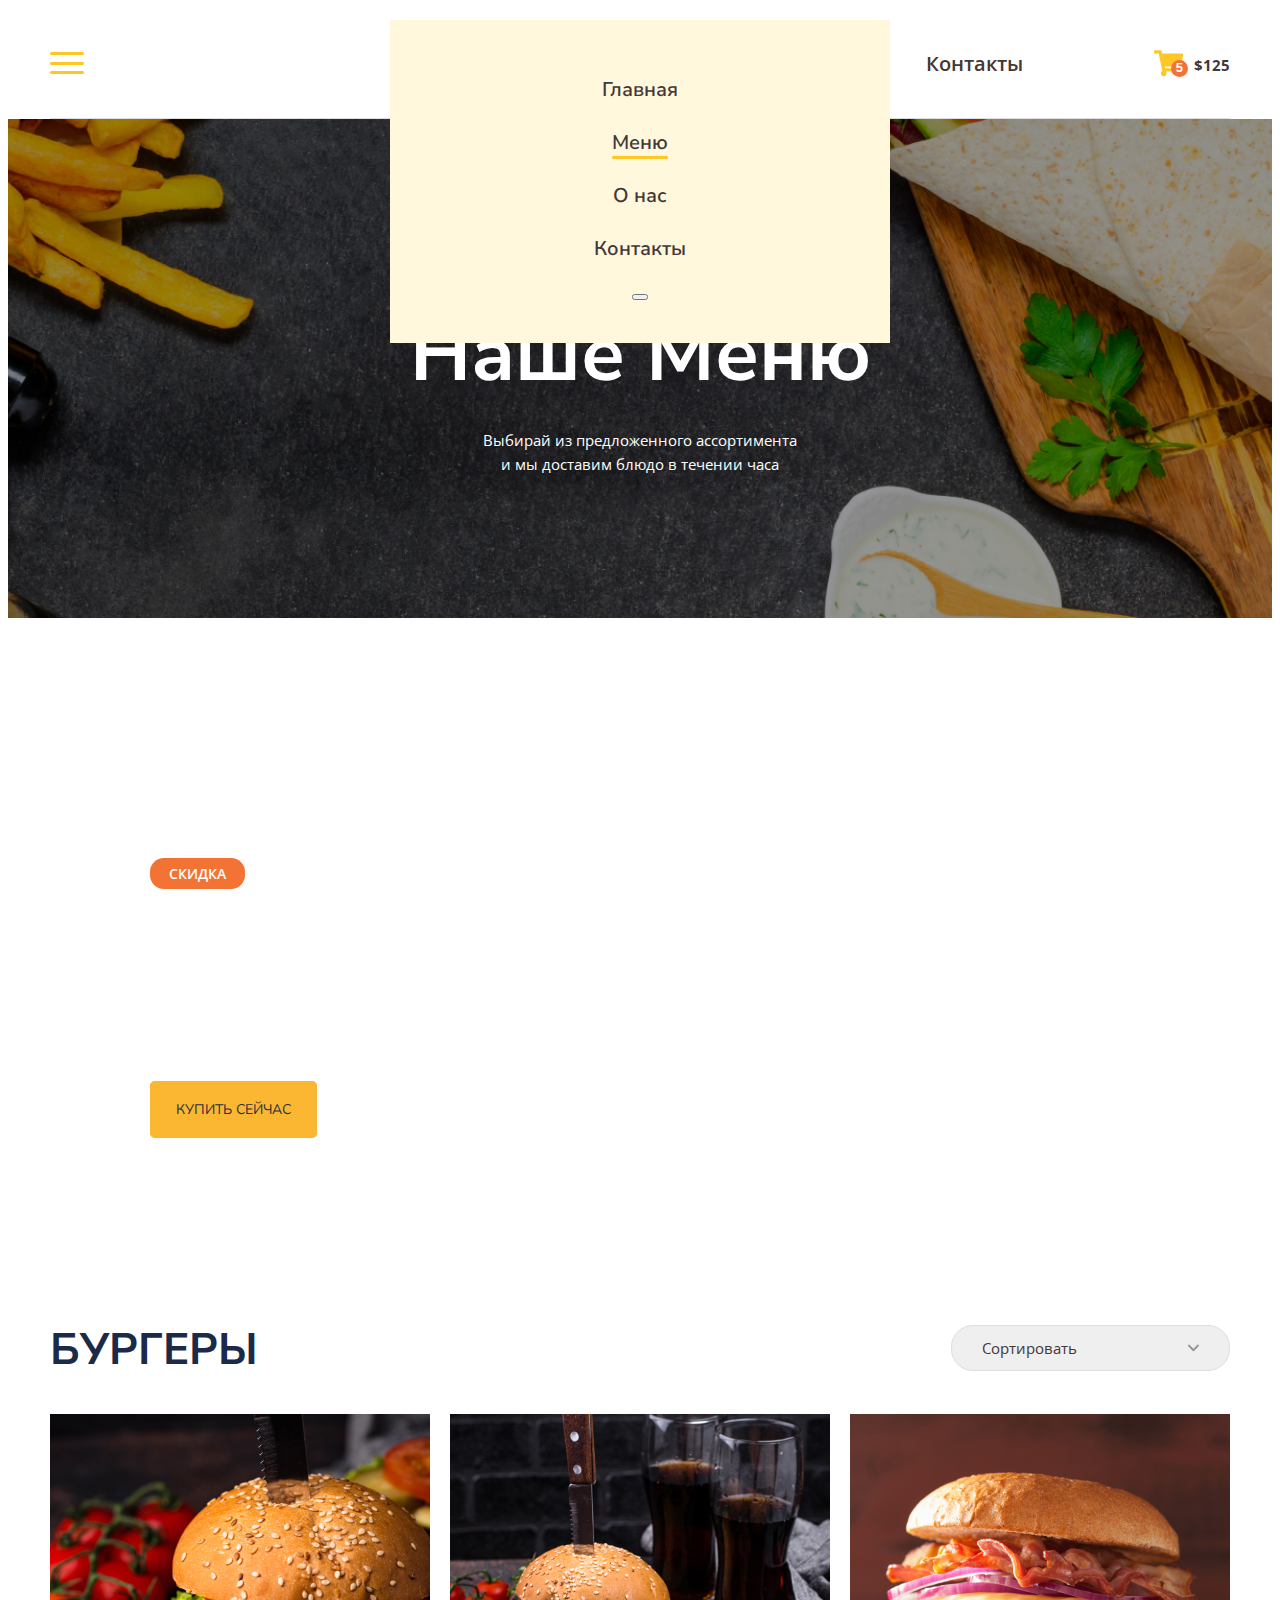
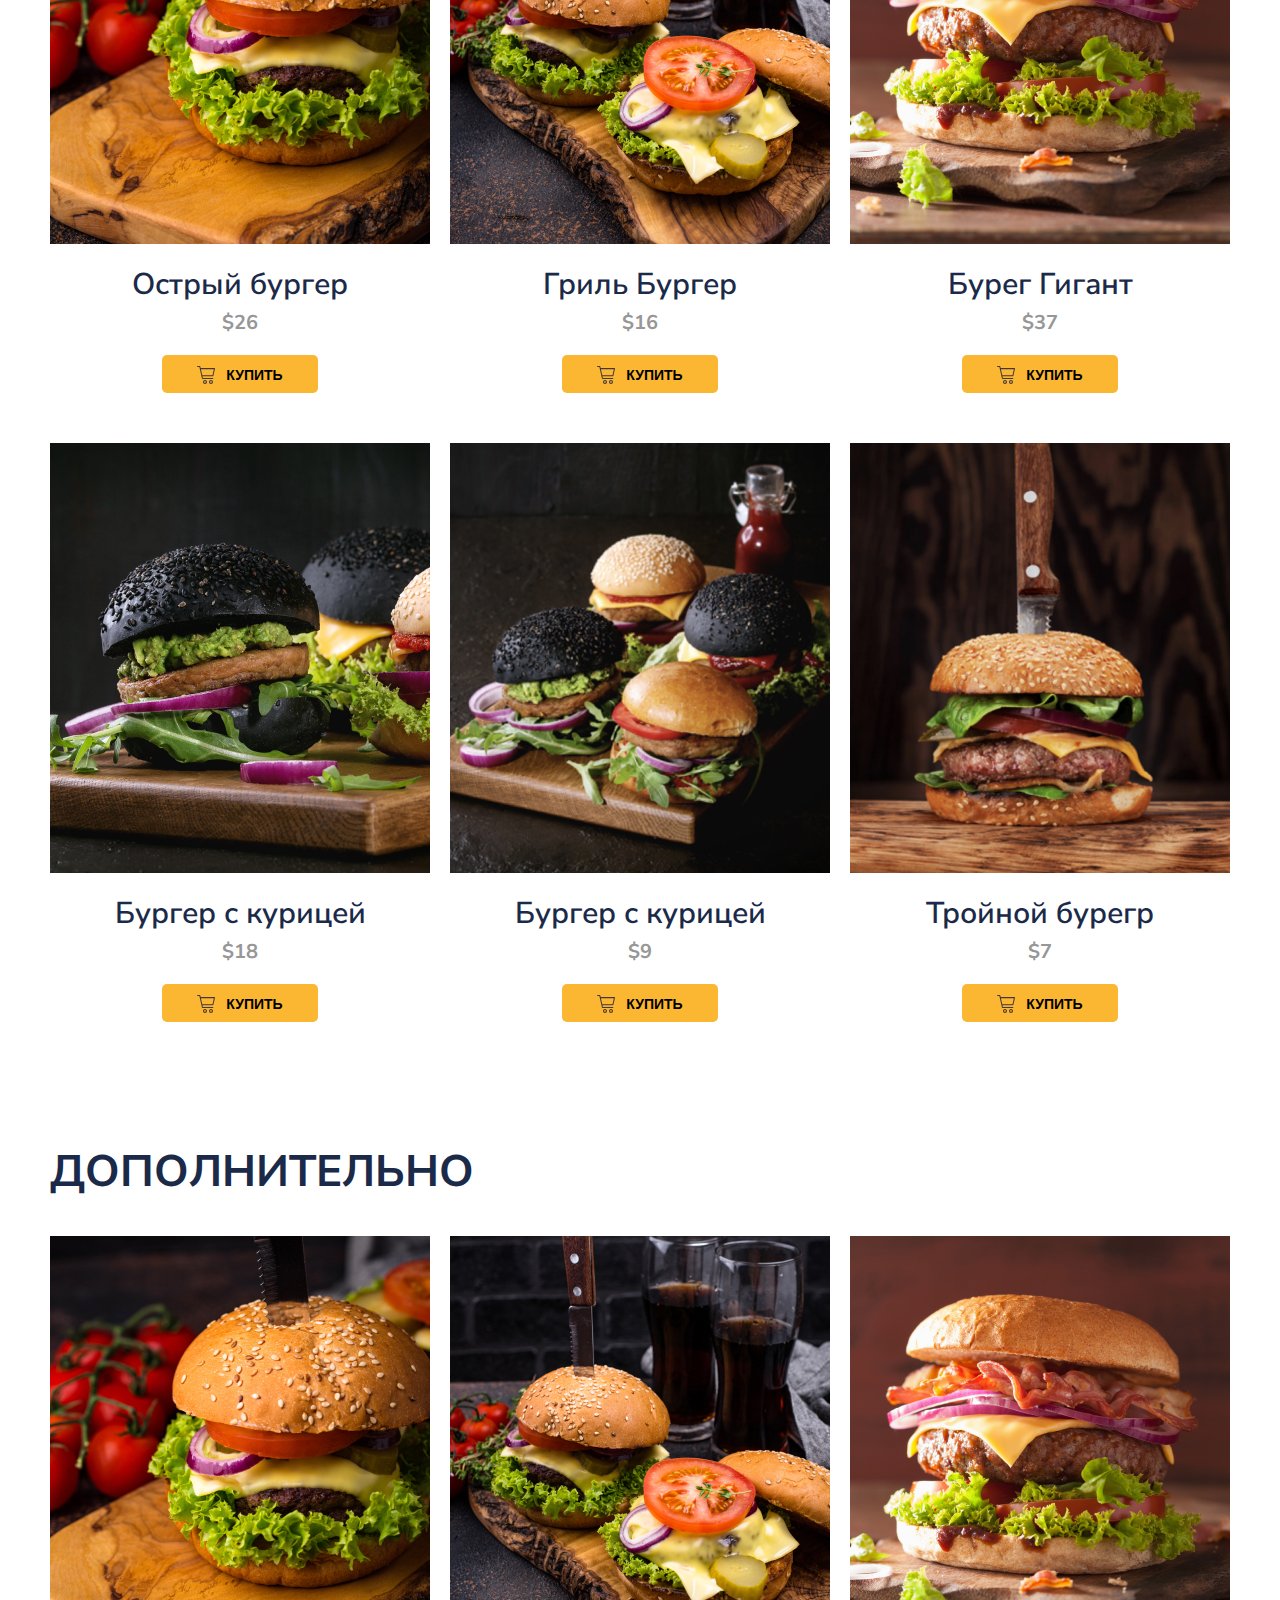
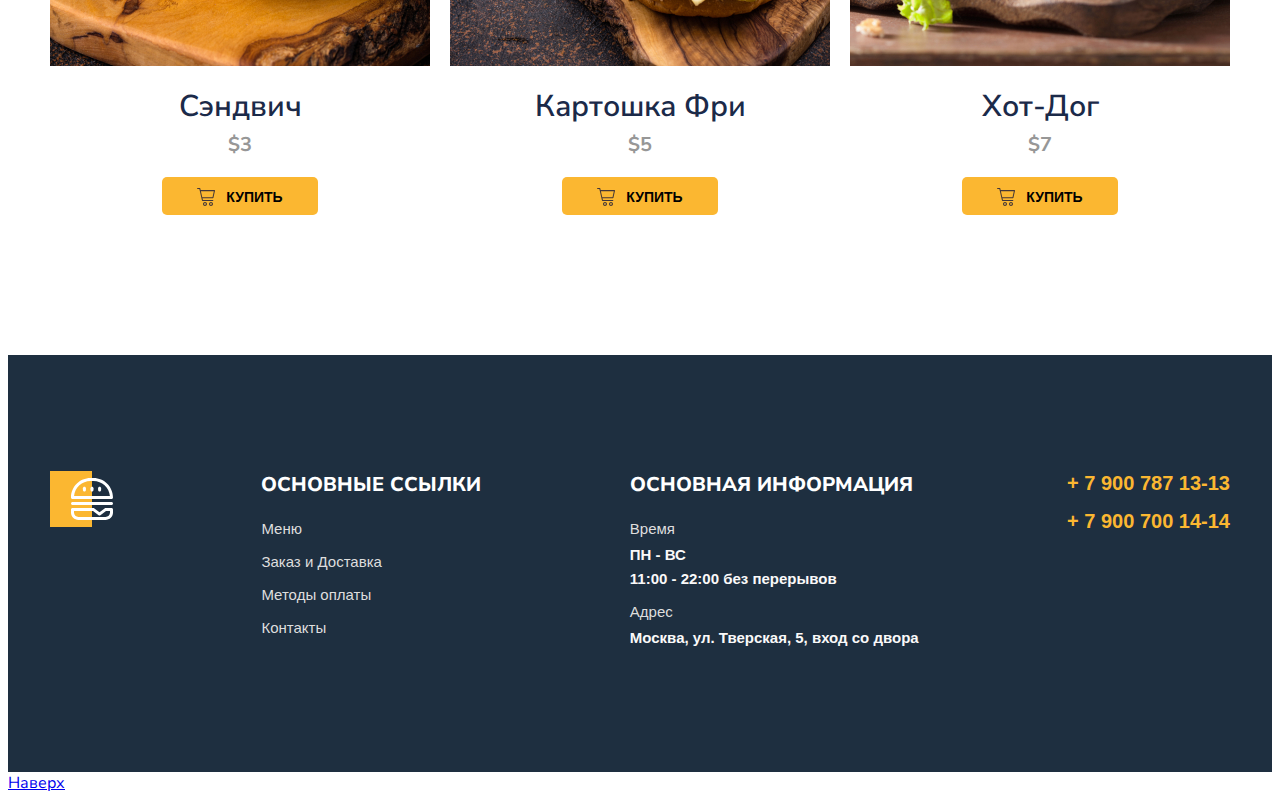
==== commit 4c006c1f: "modal" ====
--- a/menu.html
+++ b/menu.html
@@ -15,6 +15,9 @@
     <Header id="headerTop">
         <div class="container">
             <div class="header">
+                <div class="header-burger">
+                    <button class="burger"></button>
+                </div>
                 <div class="header-item">
                     <a href="index.html" class="header-logo"></a>
                     <nav>
@@ -43,7 +46,7 @@
                 <li><a href="#">Меню</a></li>
             </ul>
             <h1 class="title">Наше Меню</h1>
-            <p class="discription">Выбирай из предложенного ассортимента и мы доставим блюдо в течении часа</p>
+            <p class="description">Выбирай из предложенного ассортимента и мы доставим блюдо в течении часа</p>
         </div>
     </div>
     <main>
@@ -139,6 +142,10 @@
                         </button>
                     </div>
                 </div>
+            </div>
+        </section>
+        <section class="menu menu-other">
+            <div class="container">
                 <div class="menu-header">
                     <h2 class="menu-title">
                         Дополнительно
@@ -178,7 +185,8 @@
                             <span class="menu-grid-text">Купить</span>
                         </button>
                     </div>
-            </div>
+                </div>
+             </div>
         </section>
     </main>
     <footer class="footer">
@@ -195,6 +203,14 @@
                         <li><a href="">Методы оплаты</a></li>
                         <li><a href="">Контакты</a></li>
                     </ul>
+                    <ul class="footer-list footer-list-tel">
+                        <li>
+                            <a href="tel:+79007871313">+ 7 900 787 13-13</a>
+                        </li>
+                        <li>
+                            <a href="tel:+79007001414">+ 7 900 700 14-14</a>
+                        </li>
+                    </ul>
                 </div>
                 <div class="footer-item">
                     <h2>основная информация</h2>
@@ -223,6 +239,15 @@
             </div>
         </div>
     </footer>
+    <div class="modal">
+        <ul class="header-nav">
+            <li><a href="index.html">Главная</a></li>
+            <li><a href="#" class="active">Меню</a></li>
+            <li><a href="#">О нас</a></li>
+            <li><a href="#">Контакты</a></li>
+        </ul>
+        <button class="burger-close"></button>
+    </div>
     <a href="#headerTop" class="header-up hidden" id="btnUp">Наверх</a>
     <script src="main.js"></script>
 </body>
--- a/styles/menu.css
+++ b/styles/menu.css
@@ -133,7 +133,7 @@
     margin-top: 17px;
     margin-bottom: 20px;
 }
-.discription {
+.description {
     font-family: 'Open Sans', sans-serif;
     font-size: 15px;
     line-height: 1.6;
@@ -143,9 +143,10 @@
 .banner-box {
     background-image: url(../images/banner-bg.jpg);
     margin: 0 auto;
-    margin-bottom: 80px;
-    background-position: center center;
+    margin-bottom: 60px;
+    background-position: 0 center;
     padding: 100px;
+    padding-bottom: 120px;
     background-repeat: no-repeat;
     background-size: cover;
 }
@@ -231,8 +232,6 @@
     grid-template-columns: repeat(3, 1fr);
     gap: 20px;
     row-gap: 50px;
-}
-.menu-grid > *:nth-last-child(-n+3) {
     margin-bottom: 100px;
 }
 .menu-grid-cover {
@@ -305,14 +304,12 @@
     gap: 20px;
     row-gap: 50px;
 }
-.more-menu-grid > *:nth-last-child(-n+3) {
-    margin-bottom: 140px;
-}
 .footer {
     background: #1E2F40;
     color: #fff;
     padding-top: 116px;
     padding-bottom: 106px;
+    margin-top: 140px;
 }
 .footer-box {
     display: flex;
@@ -334,17 +331,17 @@
 }
 .footer-list li {
     margin-bottom: 9px;
-    font-family: 'Lato', sans-serif;
-    font-size: 15px;
+    font-family: 'lato', sans-serif;
+    font-size: 15px;
+    color: #FAF9F9;
+    font-weight: 700;
+    line-height: 24px;
+}
+.footer-list li:hover a {
+    color: #FAF9F9;
+}
+.footer-list a {
     color: #DEDEDE;
-    font-weight: 700;
-    line-height: 24px;
-}
-.footer-list li:hover a {
-    color: #F37335;
-}
-.footer-list a {
-    color: #FBB731;
     text-decoration: none;
     font-weight: 400;
 }
@@ -368,6 +365,10 @@
 .footer-list {
     padding-left: 0;
     list-style-type: none;
+}
+.footer-tel a[href="tel:+79007871313"]:hover,
+.footer-tel a[href="tel:+79007001414"]:hover {
+    color: #F37335;
 }
 .button-up {
     background-color: #FBB731;
@@ -391,4 +392,97 @@
 }
 .button-up.visible {
     opacity: 1;
+}
+
+ /*  Modal   */
+
+ .modal {
+    background-color: #FFF8DC;
+    max-width: 500px;
+    text-align: center;
+    position: absolute;
+    top: 0;
+    left: 0;
+    right: 0;
+    margin: 20px auto 0;
+    padding: 40px 30px;
+    box-sizing: border-box;
+ }
+ .modal .header-nav {
+    flex-direction: column;
+    align-items: center;
+    gap: 23px;
+ }
+ 
+ .burger {
+    width: 34px;
+    height: 22px;
+    background-image: url(/images/burger.svg);
+    background-repeat: no-repeat;
+    background-size: contain;
+    background-color: transparent;
+    border: none;
+    cursor: pointer;
+ }
+/* Responsive */
+
+@media screen and (min-width:1001px){
+    .footer-list + .footer-list-tel {
+         display: none;
+    }
+}
+
+@media screen and (max-width:1000px) {
+    .container {
+        max-width: 738px;
+    }
+    .header-logo {
+        width: 150px;
+        height: 48px;
+        background-size: contain;
+    }
+    .header-nav {
+        gap: 22px;
+    }
+    .header-item {
+        flex-basis: 75.5%;
+    }
+    .bg {   
+        margin-bottom: 72px;
+    }
+    .banner-box {
+        padding: 100px 100px 120px 40px;
+        background-position: -83px center;
+    }
+    .menu-grid {
+        grid-template-columns: repeat(2, 1fr);
+    }
+    .menu-grid {
+        margin-bottom: 90px;
+    }
+    .footer-tel {
+        display: none;
+    }
+    .footer-list + .footer-list-tel {
+        display: block;
+    }
+
+    .menu-other {
+        overflow: hidden;
+        height: 554px;
+    }
+    .menu-other .more-menu-grid {
+        display: flex;
+        width: auto;
+        overflow-y: hidden;
+        overflow-x: scroll;
+        padding-bottom: 50px;
+    }
+    .menu-other .menu-grid-item {
+        flex: 0 0 281px;
+    }
+    .menu-other .menu-grid-cover,
+    .menu-other .menu-grid-cover img {
+        height: 320px;
+    }
 }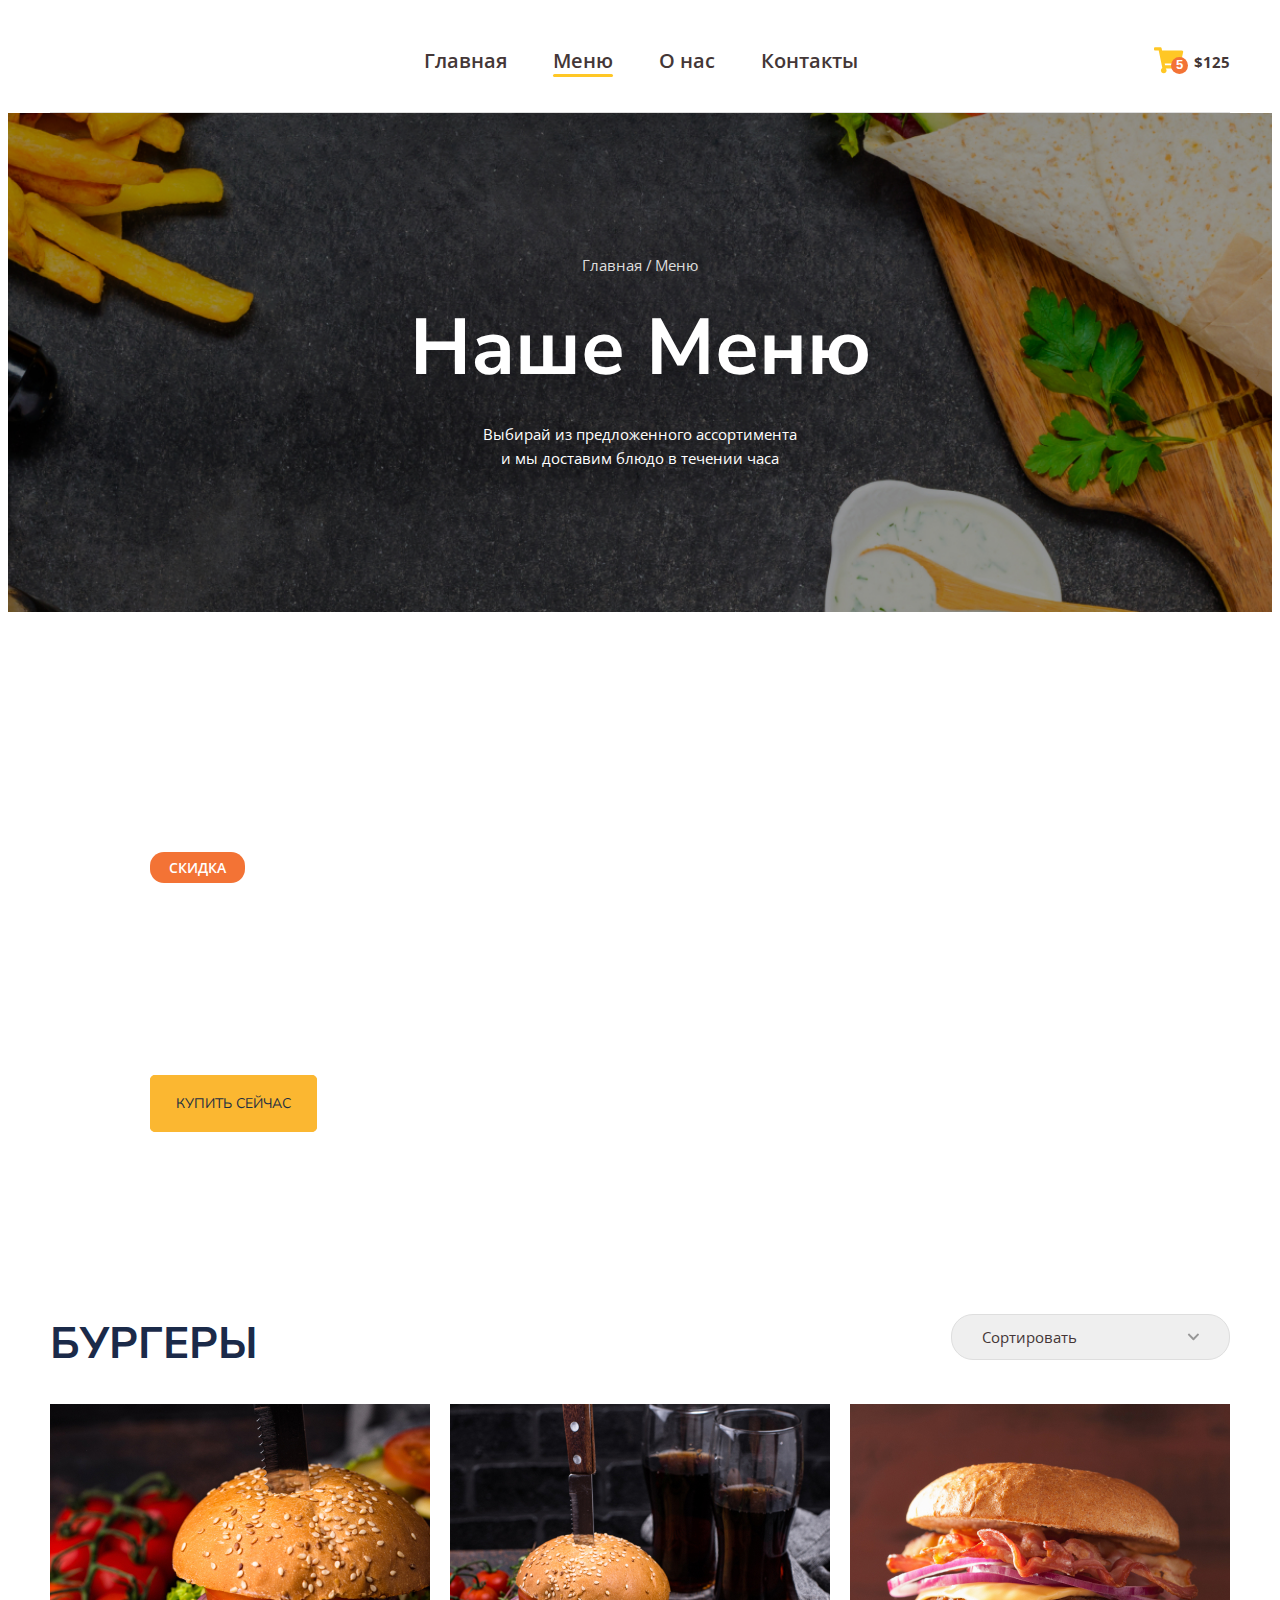
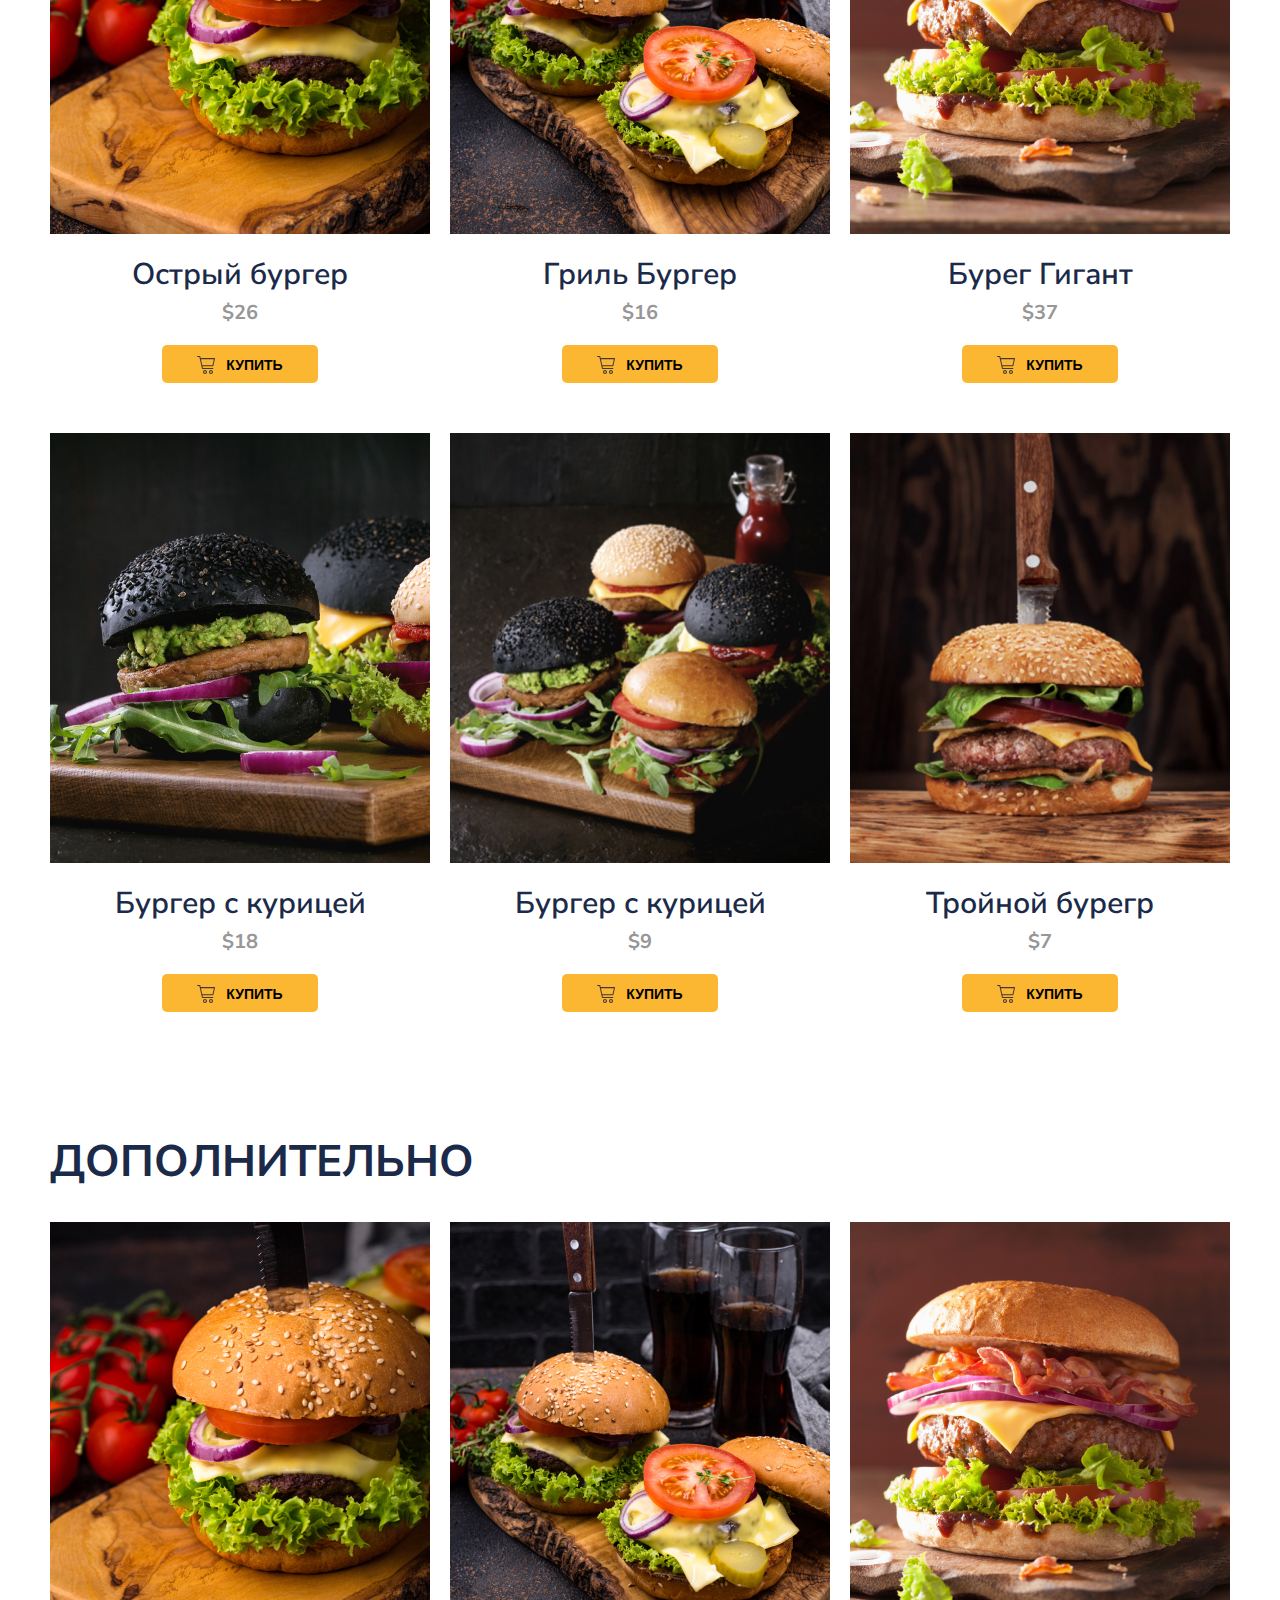
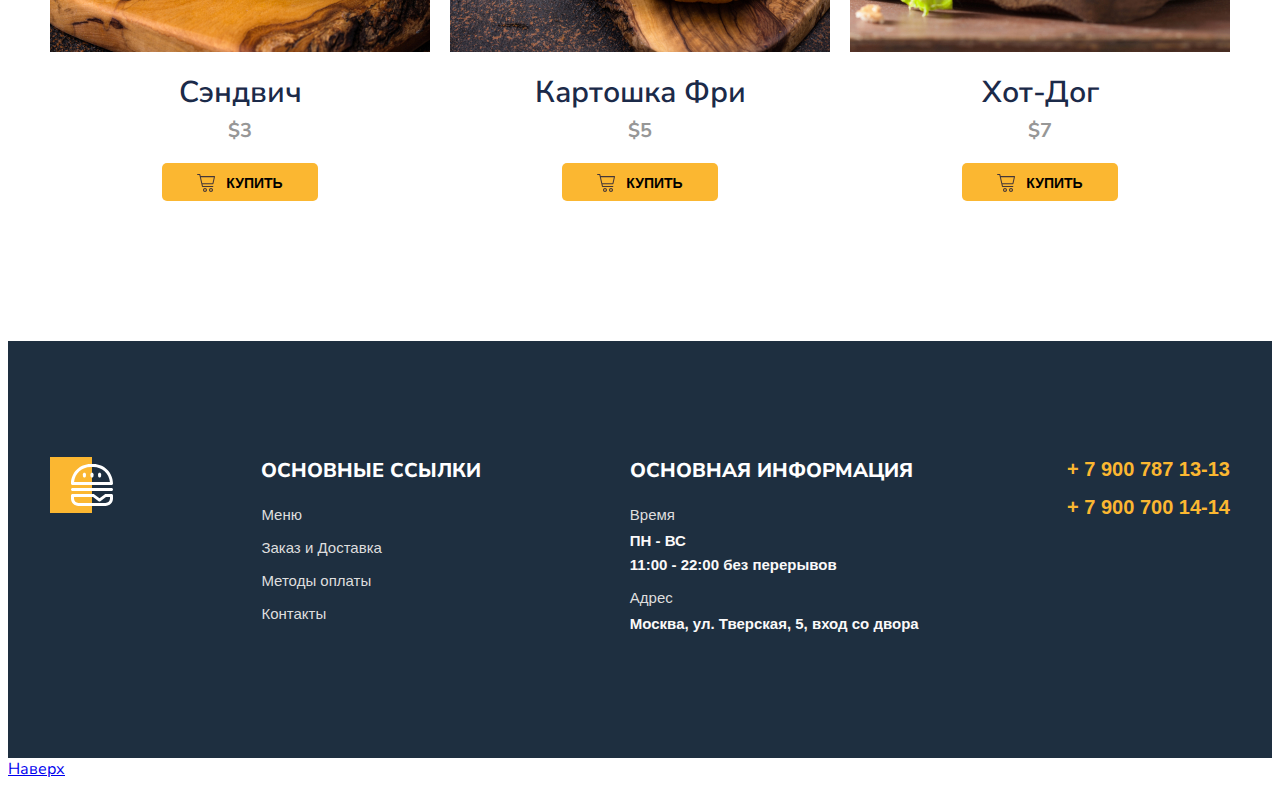
==== commit 38523c6f: "mobile" ====
--- a/menu.html
+++ b/menu.html
@@ -5,6 +5,7 @@
     <meta http-equiv="X-UA-Compatible" content="IE=edge">
     <meta name="viewport" content="width=device-width, initial-scale=1.0">
     <title>Burgers menu</title>
+    <link rel="icon" href="./images/Icon.ico" type="image/x-icon">
     <link rel="preconnect" href="https://fonts.googleapis.com">
     <link rel="preconnect" href="https://fonts.gstatic.com" crossorigin>
     <link href="https://fonts.googleapis.com/css2?family=Nunito+Sans:wght@600;700;800;900&family=Open+Sans:wght@400;600;700&display=swap" rel="stylesheet">
@@ -16,7 +17,7 @@
         <div class="container">
             <div class="header">
                 <div class="header-burger">
-                    <button class="burger"></button>
+                    <button class="burger" onclick="openModal()"></button>
                 </div>
                 <div class="header-item">
                     <a href="index.html" class="header-logo"></a>
@@ -239,14 +240,17 @@
             </div>
         </div>
     </footer>
-    <div class="modal">
+    <div class="modal" id="modal">
         <ul class="header-nav">
             <li><a href="index.html">Главная</a></li>
+            <hr class="burger-line">
             <li><a href="#" class="active">Меню</a></li>
+            <hr class="burger-line">
             <li><a href="#">О нас</a></li>
+            <hr class="burger-line">
             <li><a href="#">Контакты</a></li>
         </ul>
-        <button class="burger-close"></button>
+        <button class="burger-close" onclick="closeModal()"></button>
     </div>
     <a href="#headerTop" class="header-up hidden" id="btnUp">Наверх</a>
     <script src="main.js"></script>
--- a/styles/menu.css
+++ b/styles/menu.css
@@ -29,13 +29,14 @@
     list-style-type: none;
     padding-left: 0;
     gap: 46px;
+    margin: 0;
 }
 .header-nav a {
     font-weight: 600;
     font-size: 20px;
     color: #443737;
     text-decoration: none;
-    transition: 0.7s;
+    transition: 700ms;
 }
 .header-nav a:hover {
     color: #FFC725;
@@ -203,6 +204,8 @@
     display: flex;
     align-items: center;
     justify-content: space-between;
+    height: 90px;
+    align-items: flex-start;
 }
 .menu-title {
     font-size: 44px;
@@ -210,7 +213,6 @@
     text-transform: uppercase;
     color: #1B2A49;
     margin: 0;
-    margin-bottom: 34px;
 }
 .menu-select {
     border: 1px solid #DEDEDE;
@@ -225,7 +227,6 @@
     background-size: 12.79px 7.75px;
     background-repeat: no-repeat;
     background-position:  89% center;
-    margin-bottom: 38px;
 }
 .menu-grid {
     display: grid;
@@ -272,11 +273,11 @@
     padding: 11px 35px 9px 35px;
     display: flex;
     margin: 18px auto 0;
+    transition: 700ms;
 }
 .menu-grid-btn:hover {
     background-color: #F37335;
     cursor: pointer;
-    transition: 800ms;
 }
 .menu-grid-text {
     font-size: 14px;
@@ -382,7 +383,7 @@
     bottom: 20px;
     right: 20px;
     border-radius: 5px;
-    transition: 1s;
+    transition: 700ms;
 }
 .button-up:hover {
     background-color: #F37335;
@@ -397,23 +398,46 @@
  /*  Modal   */
 
  .modal {
-    background-color: #FFF8DC;
-    max-width: 500px;
+    background-color: #FBFBFB;
+    max-width: 320px;
     text-align: center;
     position: absolute;
     top: 0;
-    left: 0;
+    left: -1600px;
     right: 0;
     margin: 20px auto 0;
     padding: 40px 30px;
     box-sizing: border-box;
+    border-radius: 10px;
+    box-shadow: 0px 4px 4px rgba(0, 0, 0, 0.25);
+    transition: 700ms;
  }
  .modal .header-nav {
     flex-direction: column;
     align-items: center;
-    gap: 23px;
+    gap: 0;
+    margin: 0;
  }
- 
+ .burger-close {    
+    width: 22px;
+    height: 22px;
+    background-image: url(../images/burger-close.svg);
+    background-color: transparent;
+    background-size: contain;
+    background-repeat: no-repeat;
+    border: none;
+    position: absolute;
+    top: 16px;
+    right: 16px;
+    cursor: pointer;
+ }
+ .burger-line {
+    border: none; 
+    height: 1px; 
+    width: 150px;
+    margin: 10px 0; 
+    background-color: #DFDFDF;
+}
  .burger {
     width: 34px;
     height: 22px;
@@ -430,8 +454,15 @@
     .footer-list + .footer-list-tel {
          display: none;
     }
-}
-
+    .modal {
+        display: none;
+    }
+}
+@media screen and (min-width:766px){
+    .header-burger { 
+        display: none;
+    }
+}
 @media screen and (max-width:1000px) {
     .container {
         max-width: 738px;
@@ -485,4 +516,68 @@
     .menu-other .menu-grid-cover img {
         height: 320px;
     }
+}
+@media screen and (max-width:766px){
+    nav {
+        display: none;
+    }
+    .header {
+        gap: 20px;
+    }
+    
+}
+@media screen and (max-width:520px){    
+    .title {
+        font-size: 38px;
+    }
+    .bg {
+        padding: 50px 0;
+    }
+    .banner-box {
+        padding: 35px 15px 55px 15px;
+        margin-bottom: 30px;
+        background-position: 17% center;
+    }
+    .menu-title {
+        font-size: 27px;
+    }
+    .menu-select {
+        font-size: 12px;
+        flex-basis: 136px;
+    }
+    .menu-header {
+        height: 80px;
+    }
+}
+@media screen and (max-width:360px){
+    .header-logo {
+        width: 116px;
+        height: 37px;
+        background-size: contain;
+    }
+    .breadcrumbs li a {
+        font-size: 14px;
+    }
+    .description {
+        font-size: 12px;
+    }
+}
+@media screen and (max-width:320px){
+    .banner-box {
+        background-position: 25% center;
+    }
+}
+@media screen and (max-width:786px){
+    .menu-grid-item {
+        width: 139px;
+    }
+    .menu-grid-cover {
+        height: 180px;
+    }
+    .menu-grid {
+        grid-template-columns: repeat(auto-fit, minmax(139px, 1fr));
+    }
+    .menu-grid-btn {
+        padding: 10px 21px 10px 21px;
+    }
 }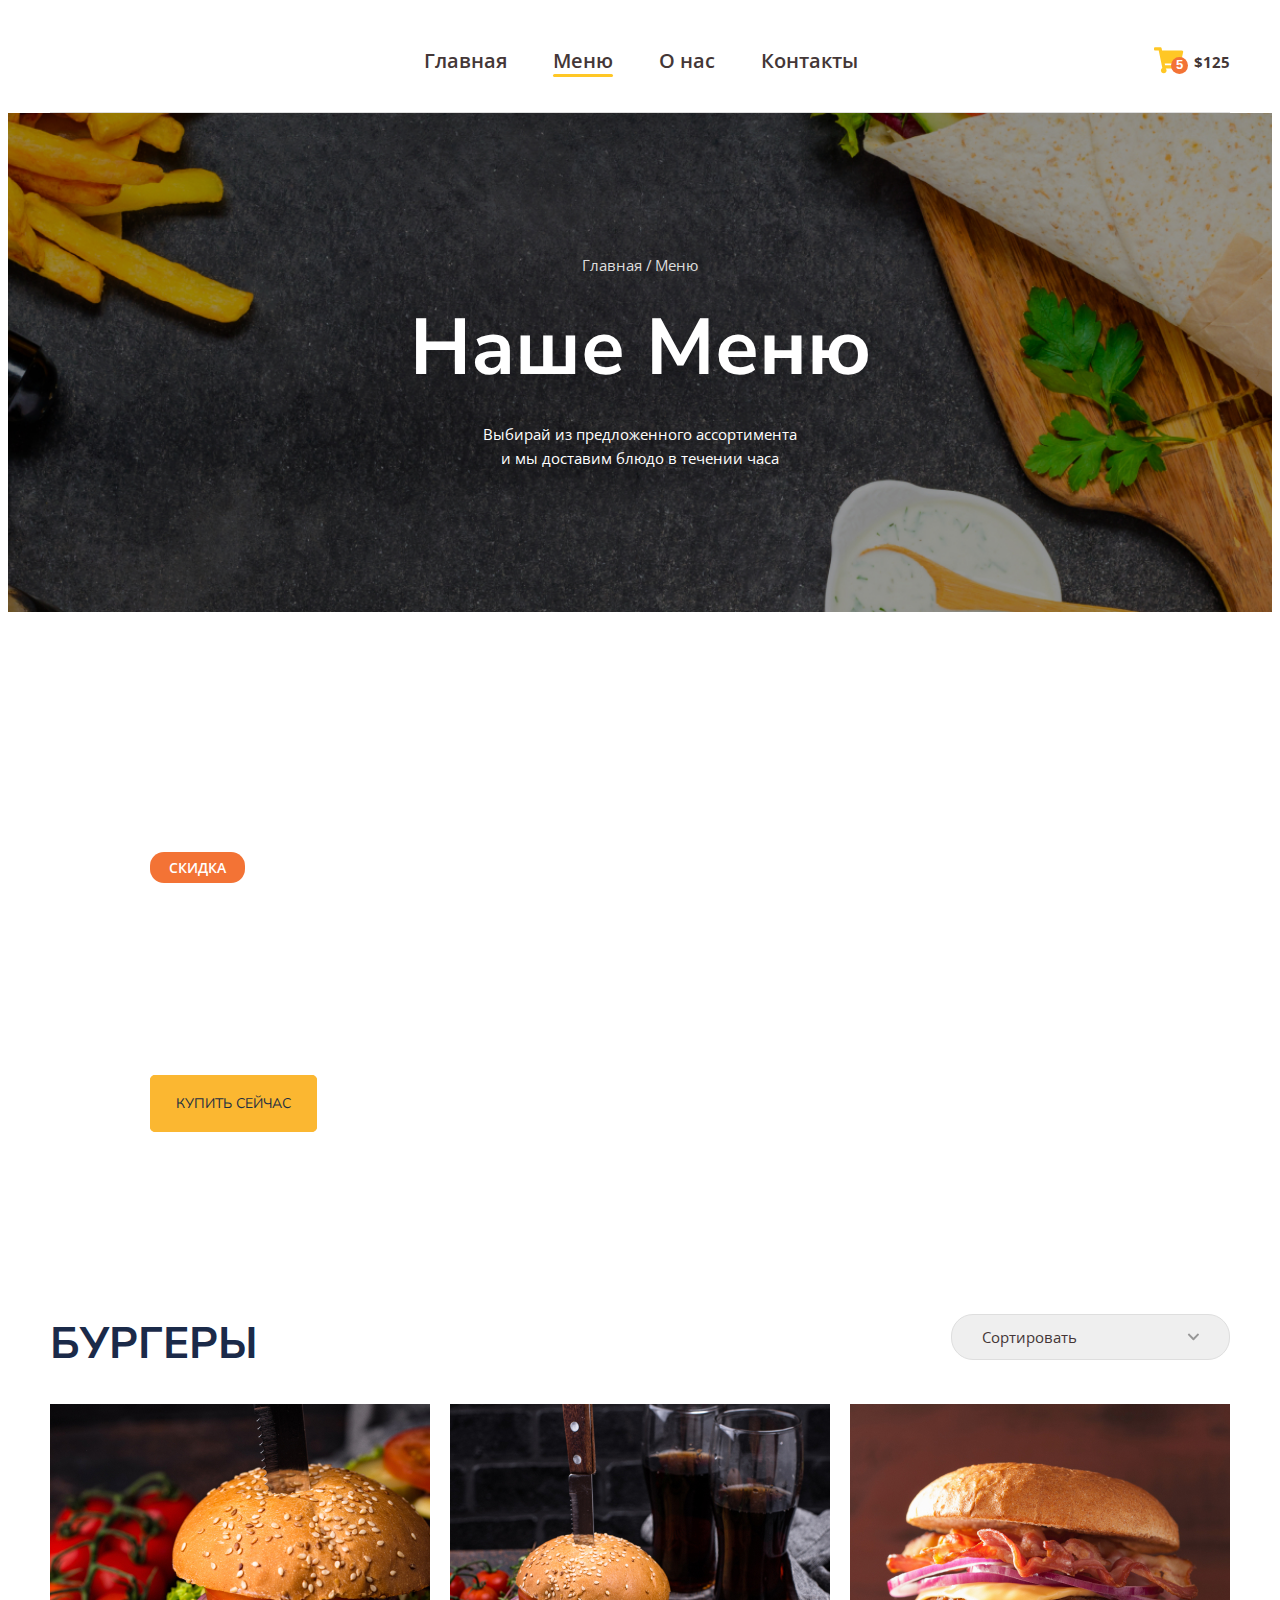
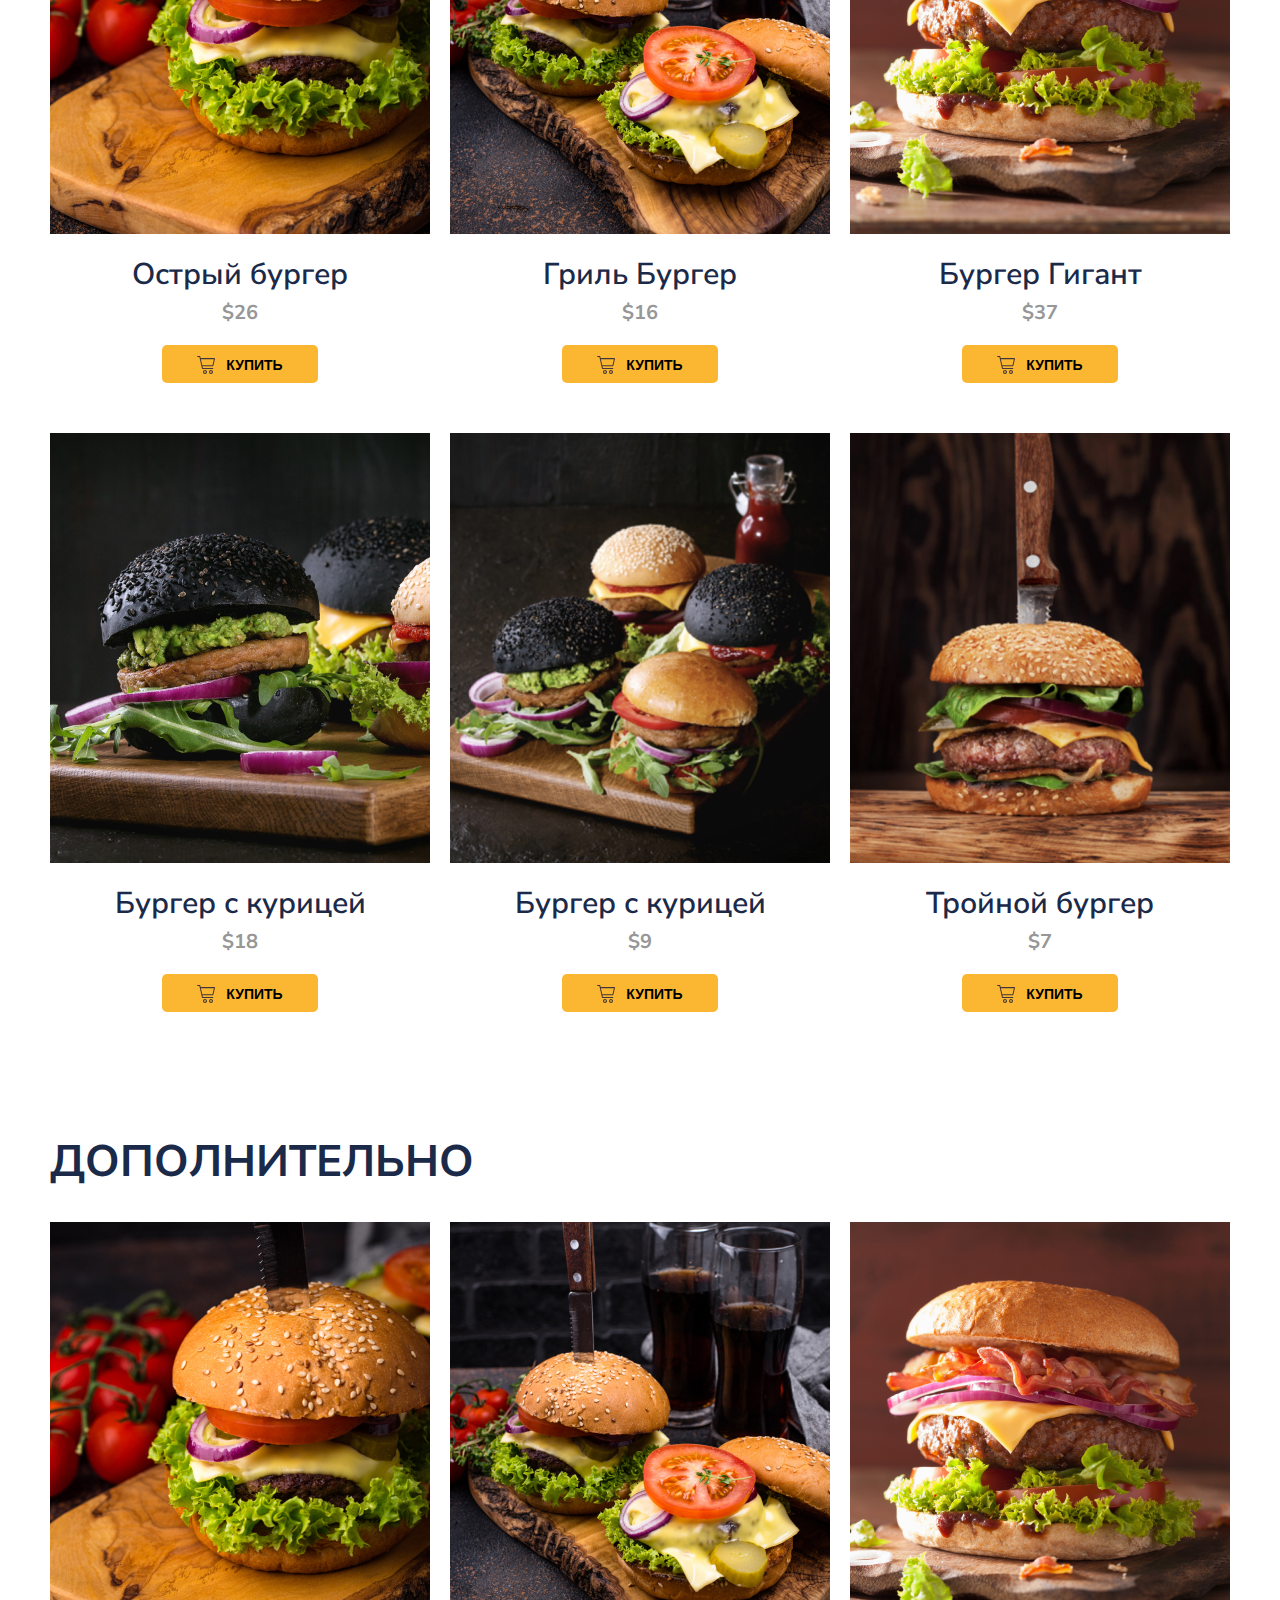
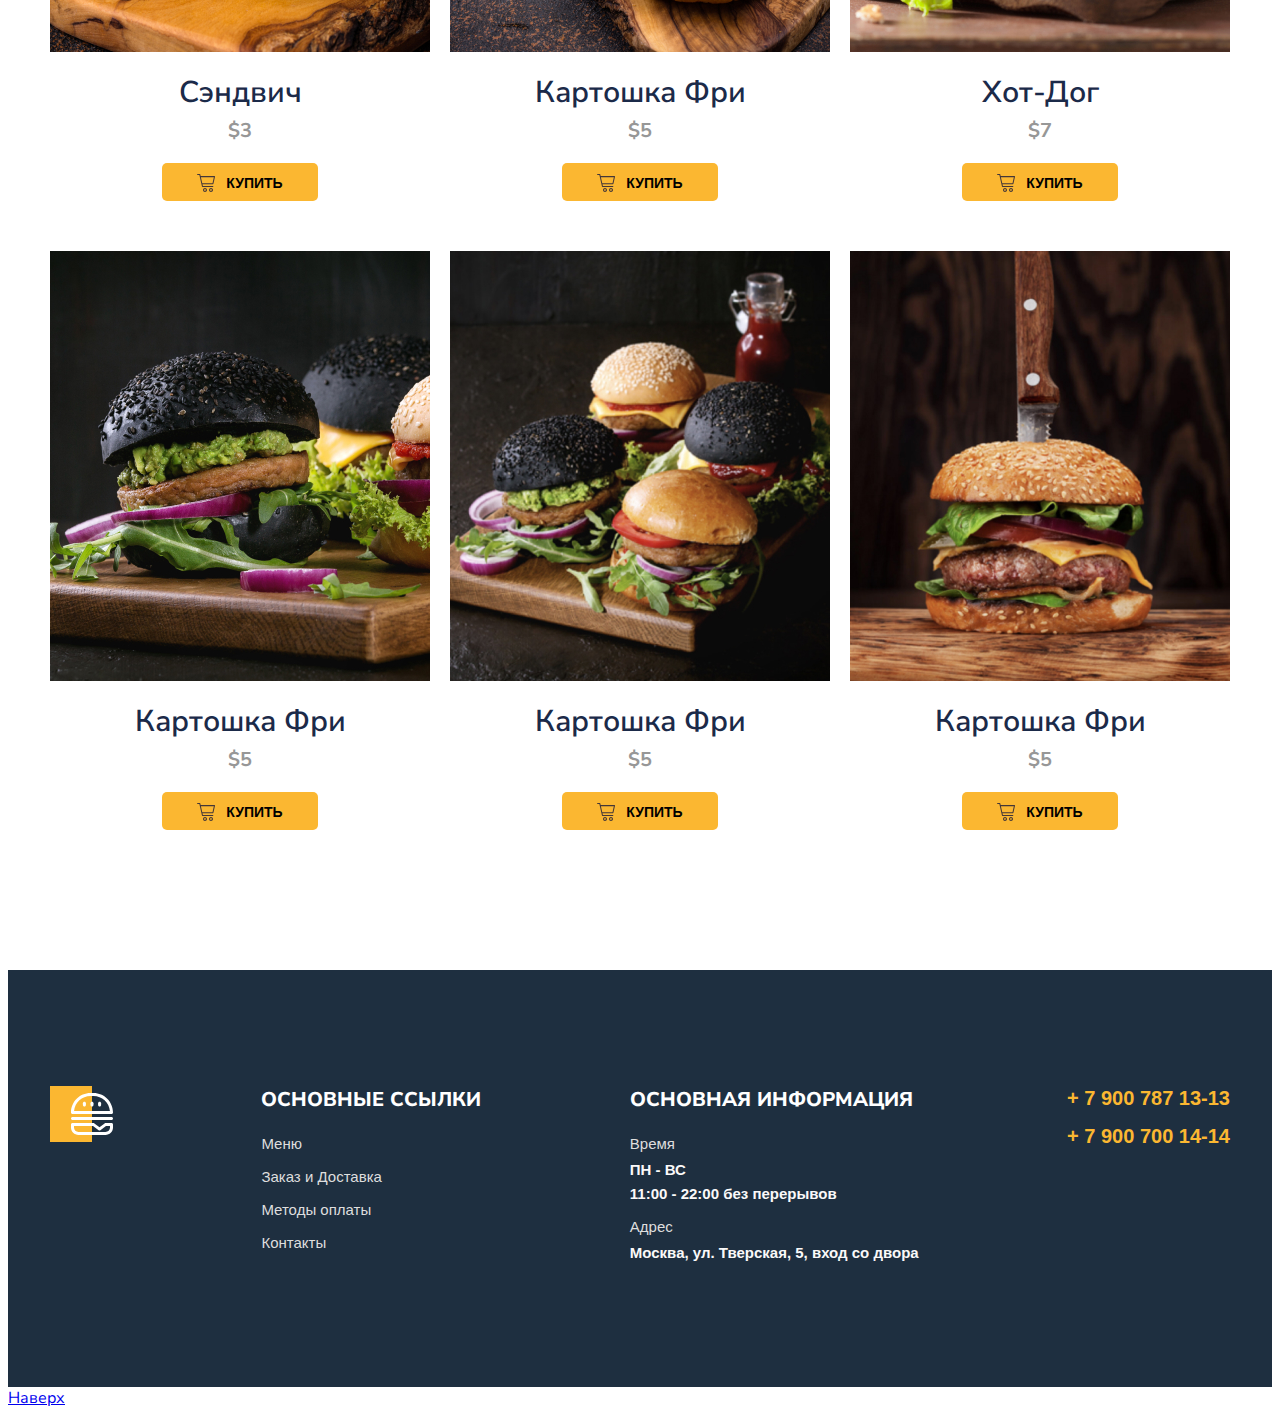
==== commit fa65b813: "mobile" ====
--- a/menu.html
+++ b/menu.html
@@ -100,9 +100,9 @@
                     </div>
                     <div class="menu-grid-item">
                         <div class="menu-grid-cover">
-                            <img src="images/menu/3.jpg" alt="Бурег Гигант">
-                        </div>
-                        <p class="menu-grid-title">Бурег Гигант</p>
+                            <img src="images/menu/3.jpg" alt="Бургер Гигант">
+                        </div>
+                        <p class="menu-grid-title">Бургер Гигант</p>
                         <P class="menu-grid-price">$37</P>
                         <button type="button" class="menu-grid-btn">
                             <span class="menu-grid-icon"></span>
@@ -133,9 +133,9 @@
                     </div>
                     <div class="menu-grid-item">
                         <div class="menu-grid-cover">
-                            <img src="images/menu/6.jpg" alt="Тройной бурегр">
-                        </div>
-                        <p class="menu-grid-title">Тройной бурегр</p>
+                            <img src="images/menu/6.jpg" alt="Тройной бургер">
+                        </div>
+                        <p class="menu-grid-title">Тройной бургер</p>
                         <P class="menu-grid-price">$7</P>
                         <button type="button" class="menu-grid-btn">
                             <span class="menu-grid-icon"></span>
@@ -181,6 +181,39 @@
                         </div>
                         <p class="menu-grid-title">Хот-Дог</p>
                         <P class="menu-grid-price">$7</P>
+                        <button type="button" class="menu-grid-btn">
+                            <span class="menu-grid-icon"></span>
+                            <span class="menu-grid-text">Купить</span>
+                        </button>
+                    </div>
+                    <div class="menu-grid-item">
+                        <div class="menu-grid-cover">
+                            <img src="images/menu/4.jpg" alt="Картошка Фри">
+                        </div>
+                        <p class="menu-grid-title">Картошка Фри</p>
+                        <P class="menu-grid-price">$5</P>
+                        <button type="button" class="menu-grid-btn">
+                            <span class="menu-grid-icon"></span>
+                            <span class="menu-grid-text">Купить</span>
+                        </button>
+                    </div>
+                    <div class="menu-grid-item">
+                        <div class="menu-grid-cover">
+                            <img src="images/menu/5.jpg" alt="Картошка Фри">
+                        </div>
+                        <p class="menu-grid-title">Картошка Фри</p>
+                        <P class="menu-grid-price">$5</P>
+                        <button type="button" class="menu-grid-btn">
+                            <span class="menu-grid-icon"></span>
+                            <span class="menu-grid-text">Купить</span>
+                        </button>
+                    </div>
+                    <div class="menu-grid-item">
+                        <div class="menu-grid-cover">
+                            <img src="images/menu/6.jpg" alt="Картошка Фри">
+                        </div>
+                        <p class="menu-grid-title">Картошка Фри</p>
+                        <P class="menu-grid-price">$5</P>
                         <button type="button" class="menu-grid-btn">
                             <span class="menu-grid-icon"></span>
                             <span class="menu-grid-text">Купить</span>
--- a/styles/menu.css
+++ b/styles/menu.css
@@ -500,7 +500,7 @@
 
     .menu-other {
         overflow: hidden;
-        height: 554px;
+        height: 559px;
     }
     .menu-other .more-menu-grid {
         display: flex;
@@ -570,14 +570,33 @@
 @media screen and (max-width:786px){
     .menu-grid-item {
         width: 139px;
-    }
-    .menu-grid-cover {
+        display: flex;
+        flex-direction: column;
+    }
+    .menu .menu-grid-cover, .menu .menu-grid-cover img  {
         height: 180px;
     }
     .menu-grid {
         grid-template-columns: repeat(auto-fit, minmax(139px, 1fr));
+        margin-bottom: 40px;
     }
     .menu-grid-btn {
         padding: 10px 21px 10px 21px;
+        align-self: flex-end;
+    }
+    .menu-grid-title {
+        font-size: 20px;
+        width: 110px;
+        height: 76px;
+    }
+    .menu-other {
+        height: 457px;
+    }
+    .menu-other .menu-grid-cover,
+    .menu-other .menu-grid-cover img {
+        height: 180px;
+    }
+    .menu-other .menu-grid-item {
+        flex: 0 0 139px;
     }
 }